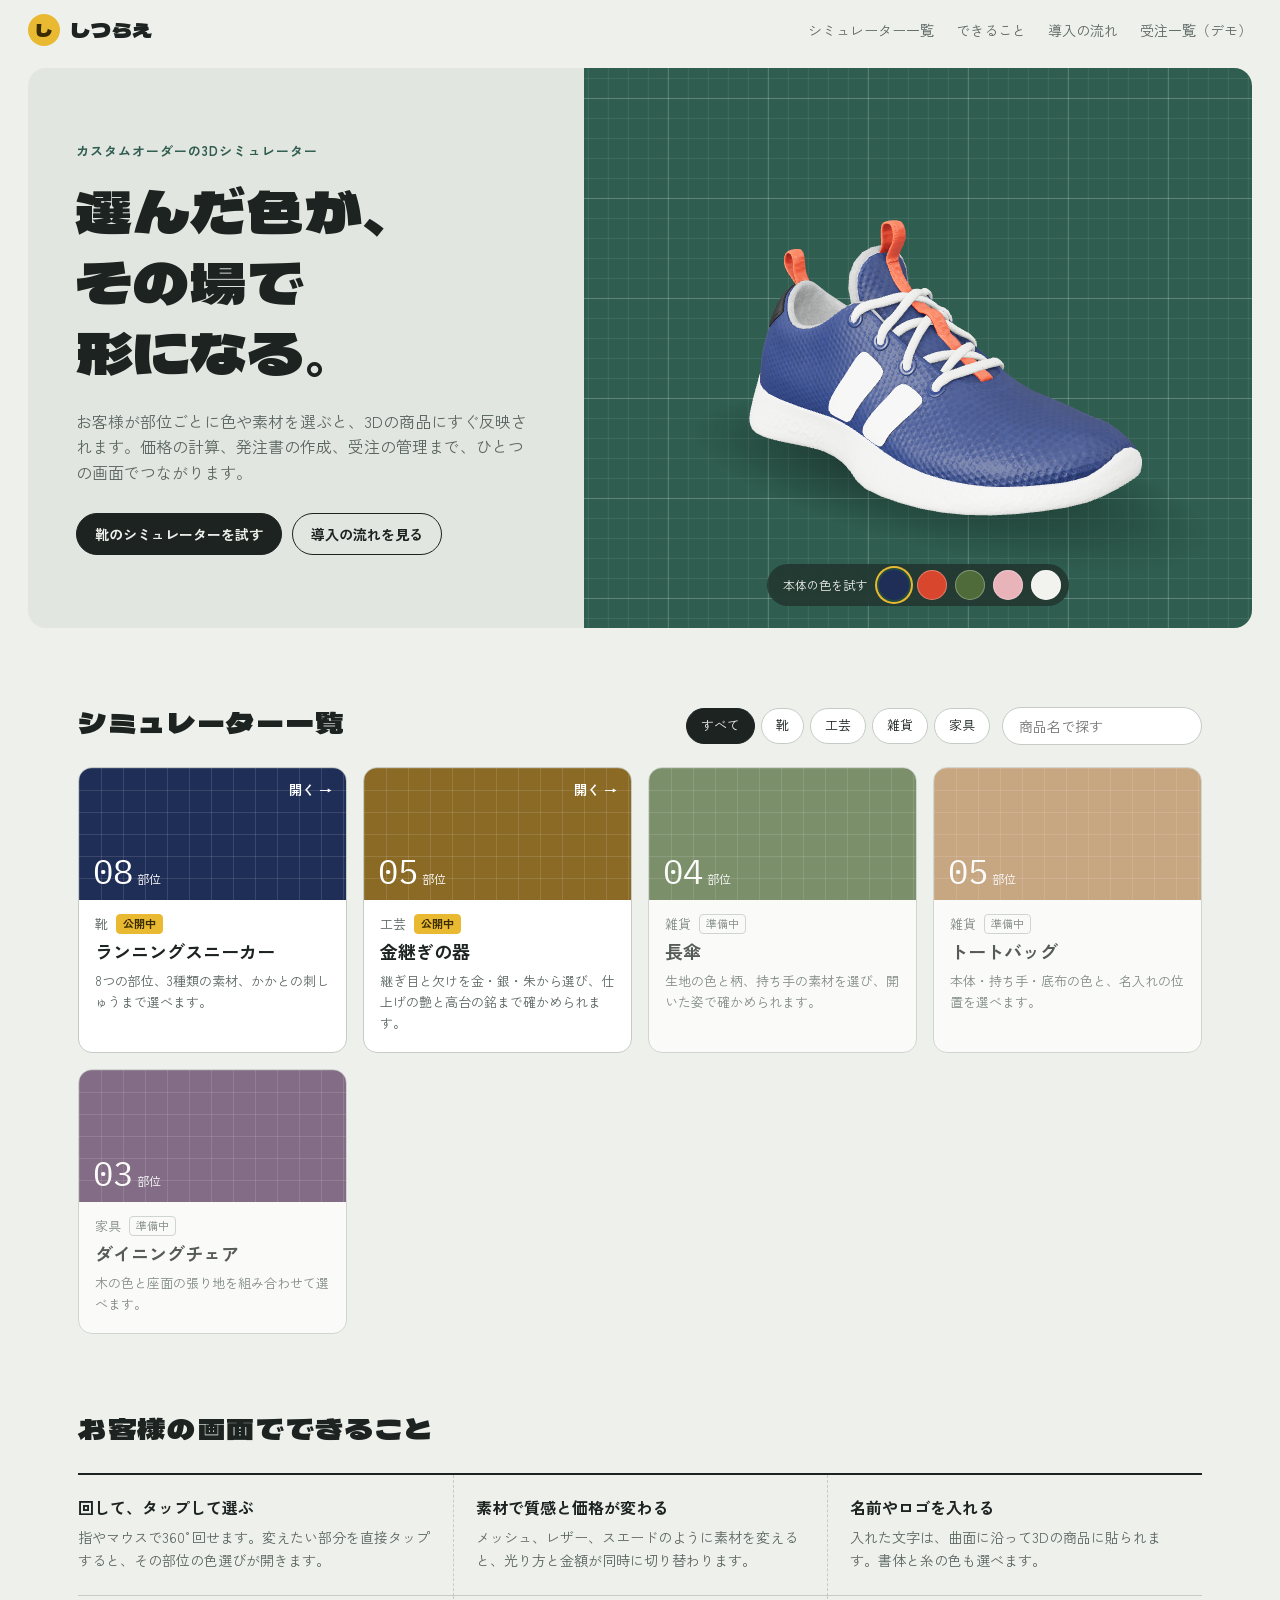
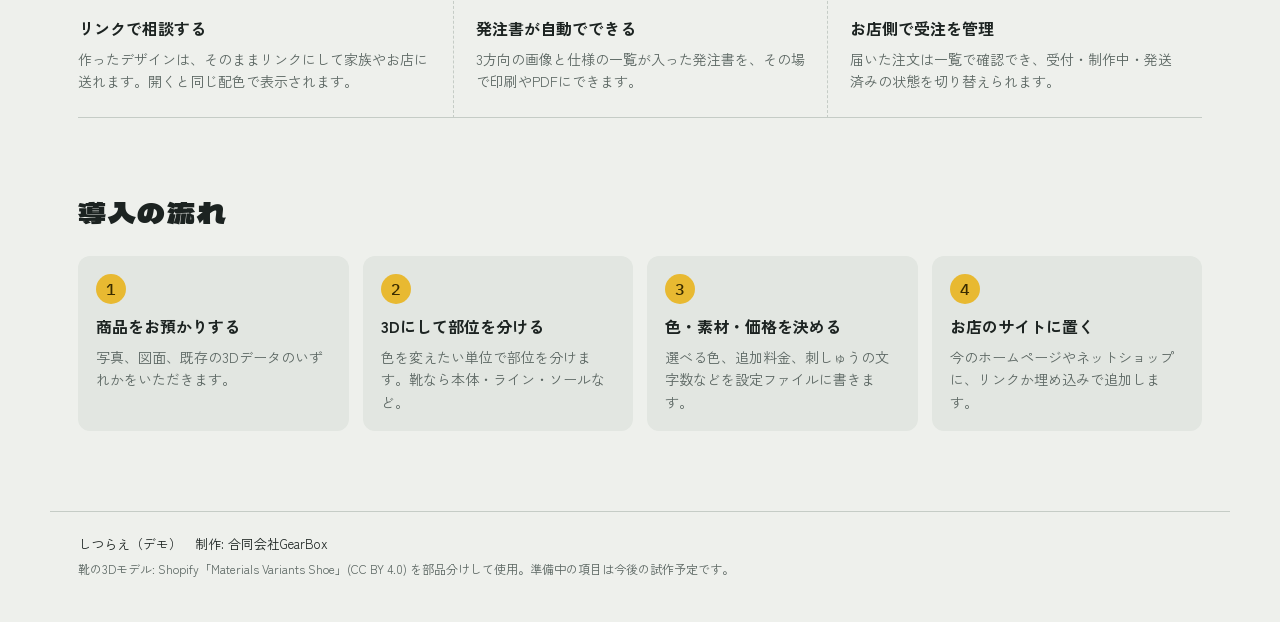
==== index.html @ 5c1928ea "しつらえ：カスタムオーダー3Dシミュレーターのデモ（靴・金継ぎの器）を公開" ====
<!doctype html>
<html lang="ja">
<head>
<meta charset="utf-8">
<meta name="viewport" content="width=device-width, initial-scale=1">
<title>しつらえ｜カスタムオーダーの3Dシミュレーター</title>
<meta name="description" content="色や素材を選ぶと、その場で3Dに反映。価格の計算から発注書まで出せる、カスタムオーダー用のシミュレーターです。">
<link rel="preconnect" href="https://fonts.googleapis.com">
<link rel="preconnect" href="https://fonts.gstatic.com" crossorigin>
<link href="https://fonts.googleapis.com/css2?family=Dela+Gothic+One&family=IBM+Plex+Mono:wght@400;500&family=Zen+Kaku+Gothic+New:wght@400;500;700&display=swap" rel="stylesheet">
<link rel="stylesheet" href="css/base.css">
<link rel="stylesheet" href="css/top.css">
<script type="importmap">{"imports":{"three":"./vendor/three/three.module.js","three/addons/":"./vendor/three/addons/"}}</script>
</head>
<body>
<header class="tbar">
  <a class="brand" href="index.html"><span class="brand-mark">し</span>しつらえ</a>
  <nav class="tnav" aria-label="ページ内">
    <a href="#gallery">シミュレーター一覧</a>
    <a href="#features">できること</a>
    <a href="#flow">導入の流れ</a>
    <a href="admin.html">受注一覧（デモ）</a>
  </nav>
</header>

<main>
  <section class="hero">
    <div class="hero-copy">
      <p class="eyebrow">カスタムオーダーの3Dシミュレーター</p>
      <h1>選んだ色が、<br>その場で<span class="nowrap">形になる。</span></h1>
      <p class="lead">お客様が部位ごとに色や素材を選ぶと、3Dの商品にすぐ反映されます。価格の計算、発注書の作成、受注の管理まで、ひとつの画面でつながります。</p>
      <div class="hero-cta">
        <a class="btn primary" href="simulator.html?p=shoe">靴のシミュレーターを試す</a>
        <a class="btn ghost" href="#flow">導入の流れを見る</a>
      </div>
    </div>
    <figure class="hero-stage" id="heroStage">
      <div class="hero-loading" id="heroLoading">3Dモデルを読み込んでいます</div>
      <figcaption class="hero-swatches" role="group" aria-label="本体の色を試す">
        <span>本体の色を試す</span>
        <button type="button" data-hex="#1f2e57" aria-label="紺" style="--c:#1f2e57" aria-pressed="true"></button>
        <button type="button" data-hex="#d8462e" aria-label="朱" style="--c:#d8462e"></button>
        <button type="button" data-hex="#4f6b3a" aria-label="苔" style="--c:#4f6b3a"></button>
        <button type="button" data-hex="#e9b3ba" aria-label="桜" style="--c:#e9b3ba"></button>
        <button type="button" data-hex="#f2f2ee" aria-label="雪" style="--c:#f2f2ee"></button>
      </figcaption>
    </figure>
  </section>

  <section class="gallery" id="gallery">
    <div class="sec-head">
      <h2>シミュレーター一覧</h2>
      <div class="filters">
        <div class="cats" role="group" aria-label="分類で絞り込む" id="cats"></div>
        <input type="search" id="q" placeholder="商品名で探す" aria-label="商品名で探す">
      </div>
    </div>
    <div class="cards" id="cards"></div>
    <p class="empty" id="empty" hidden>条件に合うシミュレーターがありません。分類を「すべて」に戻すか、別の言葉で探してください。</p>
  </section>

  <section class="features" id="features">
    <h2>お客様の画面でできること</h2>
    <ul class="feat-list">
      <li><h3>回して、タップして選ぶ</h3><p>指やマウスで360°回せます。変えたい部分を直接タップすると、その部位の色選びが開きます。</p></li>
      <li><h3>素材で質感と価格が変わる</h3><p>メッシュ、レザー、スエードのように素材を変えると、光り方と金額が同時に切り替わります。</p></li>
      <li><h3>名前やロゴを入れる</h3><p>入れた文字は、曲面に沿って3Dの商品に貼られます。書体と糸の色も選べます。</p></li>
      <li><h3>リンクで相談する</h3><p>作ったデザインは、そのままリンクにして家族やお店に送れます。開くと同じ配色で表示されます。</p></li>
      <li><h3>発注書が自動でできる</h3><p>3方向の画像と仕様の一覧が入った発注書を、その場で印刷やPDFにできます。</p></li>
      <li><h3>お店側で受注を管理</h3><p>届いた注文は一覧で確認でき、受付・制作中・発送済みの状態を切り替えられます。</p></li>
    </ul>
  </section>

  <section class="flow" id="flow">
    <h2>導入の流れ</h2>
    <ol class="flow-list">
      <li><h3>商品をお預かりする</h3><p>写真、図面、既存の3Dデータのいずれかをいただきます。</p></li>
      <li><h3>3Dにして部位を分ける</h3><p>色を変えたい単位で部位を分けます。靴なら本体・ライン・ソールなど。</p></li>
      <li><h3>色・素材・価格を決める</h3><p>選べる色、追加料金、刺しゅうの文字数などを設定ファイルに書きます。</p></li>
      <li><h3>お店のサイトに置く</h3><p>今のホームページやネットショップに、リンクか埋め込みで追加します。</p></li>
    </ol>
  </section>
</main>

<footer class="tfoot">
  <p>しつらえ（デモ）　制作: 合同会社GearBox</p>
  <p class="note">靴の3Dモデル: Shopify「Materials Variants Shoe」(CC BY 4.0) を部品分けして使用。準備中の項目は今後の試作予定です。</p>
</footer>

<script type="module">
import { Viewer } from './js/viewer.js';

const ITEMS = [
  { id: 'shoe', name: 'ランニングスニーカー', cat: '靴', status: 'open', parts: 8, desc: '8つの部位、3種類の素材、かかとの刺しゅうまで選べます。', tone: '#1f2e57' },
  { id: 'kintsugi', name: '金継ぎの器', cat: '工芸', status: 'open', parts: 5, desc: '継ぎ目と欠けを金・銀・朱から選び、仕上げの艶と高台の銘まで確かめられます。', tone: '#8a6a24' },
  { id: 'umbrella', name: '長傘', cat: '雑貨', status: 'soon', parts: 4, desc: '生地の色と柄、持ち手の素材を選び、開いた姿で確かめられます。', tone: '#4f6b3a' },
  { id: 'tote', name: 'トートバッグ', cat: '雑貨', status: 'soon', parts: 5, desc: '本体・持ち手・底布の色と、名入れの位置を選べます。', tone: '#b98a5a' },
  { id: 'chair', name: 'ダイニングチェア', cat: '家具', status: 'soon', parts: 3, desc: '木の色と座面の張り地を組み合わせて選べます。', tone: '#5b3a5e' },
];
const CATS = ['すべて', ...new Set(ITEMS.map(i => i.cat))];
let cat = 'すべて';
const $ = id => document.getElementById(id);
const esc = s => String(s).replace(/[&<>"']/g, c => ({ '&': '&amp;', '<': '&lt;', '>': '&gt;', '"': '&quot;', "'": '&#39;' }[c]));

function renderCats() {
  $('cats').innerHTML = CATS.map(c => `<button type="button" aria-pressed="${c === cat}">${esc(c)}</button>`).join('');
  $('cats').querySelectorAll('button').forEach(b => b.addEventListener('click', () => { cat = b.textContent; renderCats(); renderCards(); }));
}
function renderCards() {
  const q = $('q').value.trim();
  const list = ITEMS.filter(i => (cat === 'すべて' || i.cat === cat) && (!q || i.name.includes(q) || i.cat.includes(q)));
  $('empty').hidden = list.length > 0;
  $('cards').innerHTML = list.map(i => {
    const open = i.status === 'open';
    const tag = open ? '<span class="tag open">公開中</span>' : '<span class="tag">準備中</span>';
    const inner = `
      <div class="card-swatch" style="--tone:${i.tone}"><span class="mono">${String(i.parts).padStart(2, '0')}<small>部位</small></span></div>
      <div class="card-body">
        <p class="card-cat">${esc(i.cat)} ${tag}</p>
        <h3>${esc(i.name)}</h3>
        <p>${esc(i.desc)}</p>
      </div>`;
    return open
      ? `<a class="card" href="simulator.html?p=${i.id}">${inner}<span class="card-go">開く →</span></a>`
      : `<div class="card soon" aria-disabled="true">${inner}</div>`;
  }).join('');
}
$('q').addEventListener('input', renderCards);
renderCats(); renderCards();

// ヒーローの3D（色を少しだけ試せる）
(async () => {
  try {
    const P = await (await fetch('products/shoe.json')).json();
    const v = new Viewer($('heroStage'), P);
    await v.init();
    v.controls.enableZoom = false;
    v.camera.position.set(2.4, 0.9, 2.6);
    const pal = id => P.palettes[P.parts.find(p => p.id === id).palette];
    P.parts.forEach(pt => {
      const c = pal(pt.id).find(c => c.id === pt.default);
      v.setPart(pt.index, c.hex, pt.materials ? P.materials.mesh : null);
    });
    v.setAutoRotate(!matchMedia('(prefers-reduced-motion: reduce)').matches);
    v.controls.autoRotate = v.autoRotateAllowed;
    $('heroLoading').hidden = true;
    document.querySelectorAll('.hero-swatches button').forEach(b => b.addEventListener('click', () => {
      v.setPart(0, b.dataset.hex);
      document.querySelectorAll('.hero-swatches button').forEach(x => x.setAttribute('aria-pressed', x === b));
    }));
  } catch (e) {
    console.error(e);
    $('heroLoading').textContent = '3Dを表示できませんでした。シミュレーターのページで改めてお試しください。';
  }
  document.body.dataset.ready = '1';
})();
</script>
</body>
</html>
---- css/base.css ----
/* しつらえ 共通の見た目 */
:root {
  --mat: #2f5d50;          /* 裁断マットの緑 */
  --mat-deep: #244a40;
  --mat-line: rgba(232, 242, 236, 0.09);
  --mat-line-strong: rgba(232, 242, 236, 0.18);
  --paper: #eef0ec;        /* 伝票の紙（青みのある白） */
  --paper-2: #e2e6e1;
  --ink: #1c2321;
  --muted: #5b6662;
  --rule: #c5ccc6;
  --chalk: #e8b931;        /* チャコ（仕立て用のしるし）の黄 */
  --chalk-ink: #3a2c00;
  --danger: #b3261e;
  --radius: 10px;
  --font-body: 'Zen Kaku Gothic New', system-ui, sans-serif;
  --font-display: 'Dela Gothic One', 'Zen Kaku Gothic New', sans-serif;
  --font-mono: 'IBM Plex Mono', ui-monospace, monospace;
  color-scheme: light;
}

* { box-sizing: border-box; }
[hidden] { display: none !important; }
html, body { margin: 0; }
body {
  font-family: var(--font-body);
  color: var(--ink);
  background: var(--paper);
  line-height: 1.6;
  -webkit-font-smoothing: antialiased;
}
button, input, select { font: inherit; color: inherit; }
a { color: inherit; }
.mono { font-family: var(--font-mono); font-feature-settings: "tnum"; }

:focus-visible { outline: 3px solid var(--chalk); outline-offset: 2px; border-radius: 6px; }

.btn {
  display: inline-flex; align-items: center; justify-content: center; gap: .4em;
  min-height: 42px; padding: 0 18px; border-radius: 999px;
  border: 1.5px solid var(--ink); background: transparent; cursor: pointer;
  font-weight: 700; font-size: 14px; text-decoration: none; white-space: nowrap;
  transition: background .15s, color .15s;
}
.btn.ghost:hover { background: var(--ink); color: var(--paper); }
.btn.primary { background: var(--ink); color: var(--paper); }
.btn.primary:hover { background: var(--mat); border-color: var(--mat); }
.btn.wide { width: 100%; min-height: 50px; font-size: 16px; }
.link { background: none; border: 0; padding: 4px 0; cursor: pointer; text-decoration: underline; text-underline-offset: 3px; color: var(--muted); font-size: 13px; }
.link:hover { color: var(--ink); }

.brand { display: inline-flex; align-items: center; gap: 10px; text-decoration: none; font-family: var(--font-display); font-size: 20px; letter-spacing: .04em; }
.brand-mark {
  display: grid; place-items: center; width: 32px; height: 32px; border-radius: 50%;
  background: var(--chalk); color: var(--chalk-ink); font-size: 17px;
}

.note { font-size: 12px; color: var(--muted); margin: 6px 0 0; }
.err { color: var(--danger); font-size: 13px; font-weight: 700; margin: 8px 0 0; min-height: 1em; }

.toast {
  position: fixed; left: 50%; bottom: 24px; transform: translate(-50%, 20px);
  background: var(--ink); color: var(--paper); padding: 10px 18px; border-radius: 999px;
  font-size: 14px; opacity: 0; pointer-events: none; transition: .25s; z-index: 50;
}
.toast.show { opacity: 1; transform: translate(-50%, 0); }

@media (prefers-reduced-motion: reduce) {
  * { transition: none !important; animation: none !important; scroll-behavior: auto !important; }
}
---- css/top.css ----
.tbar { display: flex; align-items: center; justify-content: space-between; gap: 20px; padding: 14px 28px; }
.tnav { display: flex; gap: 22px; font-size: 14px; }
.tnav a { text-decoration: none; color: var(--muted); }
.tnav a:hover { color: var(--ink); }

.hero {
  display: grid; grid-template-columns: minmax(0, 5fr) minmax(0, 6fr); gap: 0;
  margin: 8px 28px 0; border-radius: 18px; overflow: hidden; background: var(--paper-2);
  min-height: 560px;
}
.hero-copy { padding: 56px 48px; display: flex; flex-direction: column; justify-content: center; }
.eyebrow { margin: 0 0 14px; font-size: 13px; font-weight: 700; color: var(--mat); letter-spacing: .08em; }
.hero h1 {
  margin: 0; font-family: var(--font-display); font-weight: 400;
  font-size: clamp(34px, 4.4vw, 60px); line-height: 1.25; letter-spacing: .02em;
}
.nowrap { white-space: nowrap; }
.lead { font-size: 16px; color: var(--muted); max-width: 30em; margin: 22px 0 28px; }
.hero-cta { display: flex; gap: 10px; flex-wrap: wrap; }

.hero-stage {
  position: relative; margin: 0; min-height: 420px;
  background-color: var(--mat);
  background-image:
    linear-gradient(var(--mat-line-strong) 1px, transparent 1px),
    linear-gradient(90deg, var(--mat-line-strong) 1px, transparent 1px),
    linear-gradient(var(--mat-line) 1px, transparent 1px),
    linear-gradient(90deg, var(--mat-line) 1px, transparent 1px);
  background-size: 100px 100px, 100px 100px, 20px 20px, 20px 20px;
  background-position: center;
}
.hero-stage canvas { position: absolute; inset: 0; width: 100%; height: 100%; display: block; cursor: grab; touch-action: pan-y; }
.hero-loading { position: absolute; inset: 0; display: grid; place-items: center; color: var(--paper); font-weight: 700; padding: 20px; text-align: center; }
.hero-swatches {
  position: absolute; left: 50%; bottom: 22px; transform: translateX(-50%);
  display: flex; align-items: center; gap: 8px; padding: 6px 8px 6px 16px;
  background: rgba(28, 35, 33, .6); backdrop-filter: blur(6px); border-radius: 999px; color: var(--paper); font-size: 12px;
  white-space: nowrap;
}
.hero-swatches span { margin-right: 4px; }
.hero-swatches button {
  width: 30px; height: 30px; border-radius: 50%; border: 0; background: var(--c); cursor: pointer;
  box-shadow: inset 0 0 0 1px rgba(255,255,255,.3);
}
.hero-swatches button[aria-pressed="true"] { box-shadow: 0 0 0 2px var(--mat-deep), 0 0 0 4px var(--chalk); }

.gallery, .features, .flow { max-width: 1180px; margin: 0 auto; padding: 72px 28px 0; }
.sec-head { display: flex; justify-content: space-between; align-items: end; gap: 20px; flex-wrap: wrap; margin-bottom: 22px; }
h2 { font-family: var(--font-display); font-weight: 400; font-size: 28px; letter-spacing: .06em; margin: 0 0 22px; }
.sec-head h2 { margin: 0; }
.filters { display: flex; gap: 12px; align-items: center; flex-wrap: wrap; }
.cats { display: flex; gap: 6px; flex-wrap: wrap; }
.cats button {
  border: 1px solid var(--rule); background: #fff; border-radius: 999px; padding: 6px 14px; cursor: pointer; font-size: 13px; min-height: 36px;
}
.cats button[aria-pressed="true"] { background: var(--ink); color: var(--paper); border-color: var(--ink); }
.filters input { min-height: 38px; border-radius: 999px; border: 1px solid var(--rule); padding: 0 16px; background: #fff; width: 200px; font-size: 14px; }

.cards { display: grid; grid-template-columns: repeat(auto-fill, minmax(250px, 1fr)); gap: 16px; }
.card {
  position: relative; display: flex; flex-direction: column; text-decoration: none; background: #fff;
  border: 1px solid var(--rule); border-radius: 14px; overflow: hidden; transition: transform .2s, box-shadow .2s;
}
a.card:hover { transform: translateY(-3px); box-shadow: 0 14px 30px rgba(28,35,33,.12); }
.card.soon { opacity: .72; }
.card-swatch {
  height: 132px; background: var(--tone);
  background-image: linear-gradient(rgba(255,255,255,.12) 1px, transparent 1px), linear-gradient(90deg, rgba(255,255,255,.12) 1px, transparent 1px);
  background-size: 22px 22px; display: flex; align-items: end; padding: 12px 14px; color: #fff;
}
.card-swatch span { font-size: 34px; line-height: 1; }
.card-swatch small { font-size: 12px; margin-left: 4px; font-family: var(--font-body); }
.card-body { padding: 14px 16px 18px; }
.card-body h3 { margin: 2px 0 6px; font-size: 18px; }
.card-body p { margin: 0; font-size: 13px; color: var(--muted); }
.card-cat { display: flex; align-items: center; gap: 8px; }
.tag { font-size: 11px; border: 1px solid var(--rule); border-radius: 4px; padding: 0 6px; }
.tag.open { background: var(--chalk); color: var(--chalk-ink); border-color: var(--chalk); font-weight: 700; }
.card-go { position: absolute; top: 12px; right: 14px; color: #fff; font-size: 13px; font-weight: 700; }
.empty { color: var(--muted); }

.feat-list { list-style: none; margin: 0; padding: 0; display: grid; grid-template-columns: repeat(3, 1fr); gap: 0; border-top: 2px solid var(--ink); }
.feat-list li { padding: 20px 22px 24px 0; border-bottom: 1px solid var(--rule); }
.feat-list li:not(:nth-child(3n+1)) { padding-left: 22px; border-left: 1px dashed var(--rule); }
.feat-list h3, .flow-list h3 { margin: 0 0 6px; font-size: 16px; }
.feat-list p, .flow-list p { margin: 0; font-size: 14px; color: var(--muted); }

.flow-list { list-style: none; margin: 0; padding: 0; display: grid; grid-template-columns: repeat(4, 1fr); gap: 14px; counter-reset: step; }
.flow-list li { position: relative; padding: 18px; background: var(--paper-2); border-radius: 12px; }
.flow-list li::before {
  counter-increment: step; content: counter(step);
  display: grid; place-items: center; width: 30px; height: 30px; border-radius: 50%;
  background: var(--chalk); color: var(--chalk-ink); font-family: var(--font-mono); font-weight: 500; margin-bottom: 10px;
}

.tfoot { max-width: 1180px; margin: 80px auto 0; padding: 22px 28px 40px; border-top: 1px solid var(--rule); font-size: 13px; }
.tfoot p { margin: 0 0 4px; }

@media (max-width: 900px) {
  .tbar { padding: 12px 16px; }
  .tnav { display: none; }
  .hero { grid-template-columns: 1fr; margin: 0 16px; min-height: 0; }
  .hero-copy { padding: 32px 22px 28px; }
  .hero-stage { min-height: 340px; order: -1; }
  .gallery, .features, .flow { padding: 52px 16px 0; }
  .filters input { width: 100%; }
  .filters { width: 100%; }
  .feat-list { grid-template-columns: 1fr; }
  .feat-list li, .feat-list li:not(:nth-child(3n+1)) { padding: 16px 0; border-left: 0; }
  .flow-list { grid-template-columns: 1fr 1fr; }
  .tfoot { padding: 22px 16px 40px; }
}
@media (max-width: 480px) {
  .flow-list { grid-template-columns: 1fr; }
  .hero-swatches span { display: none; }
}
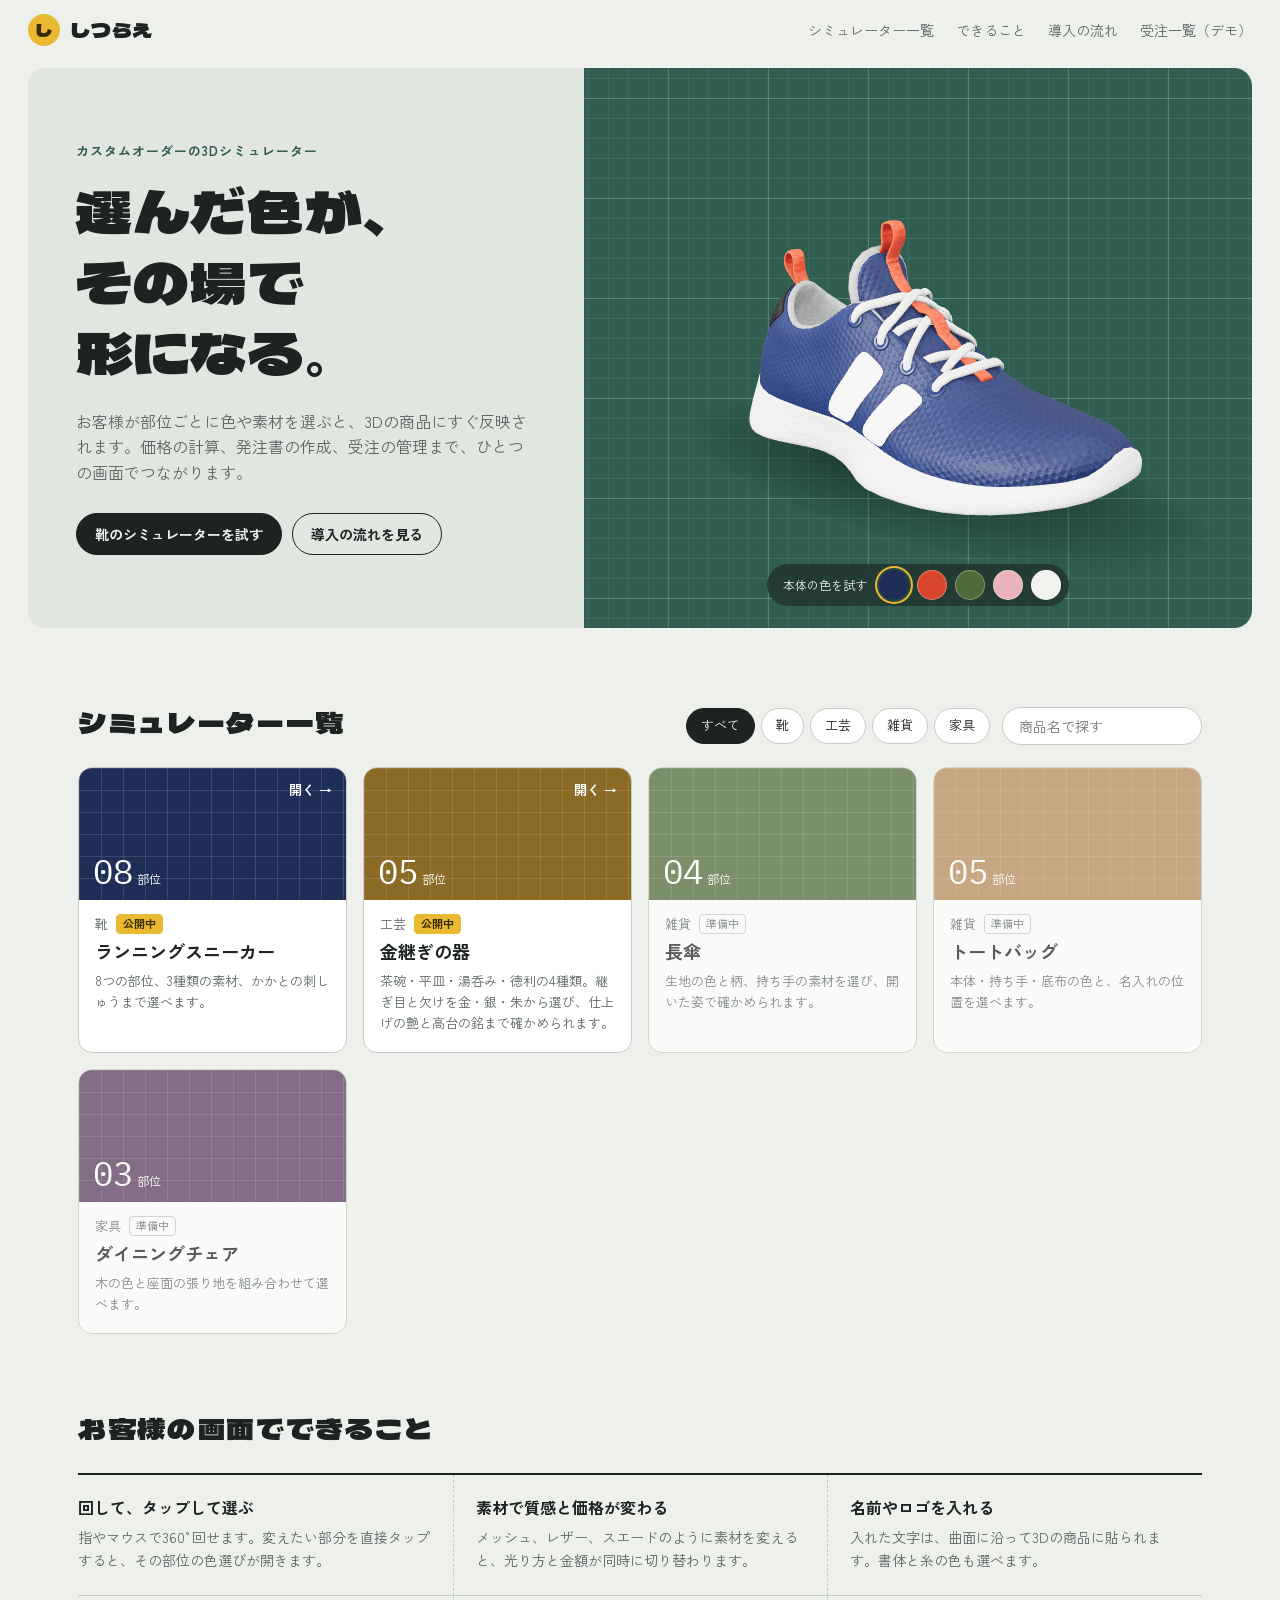
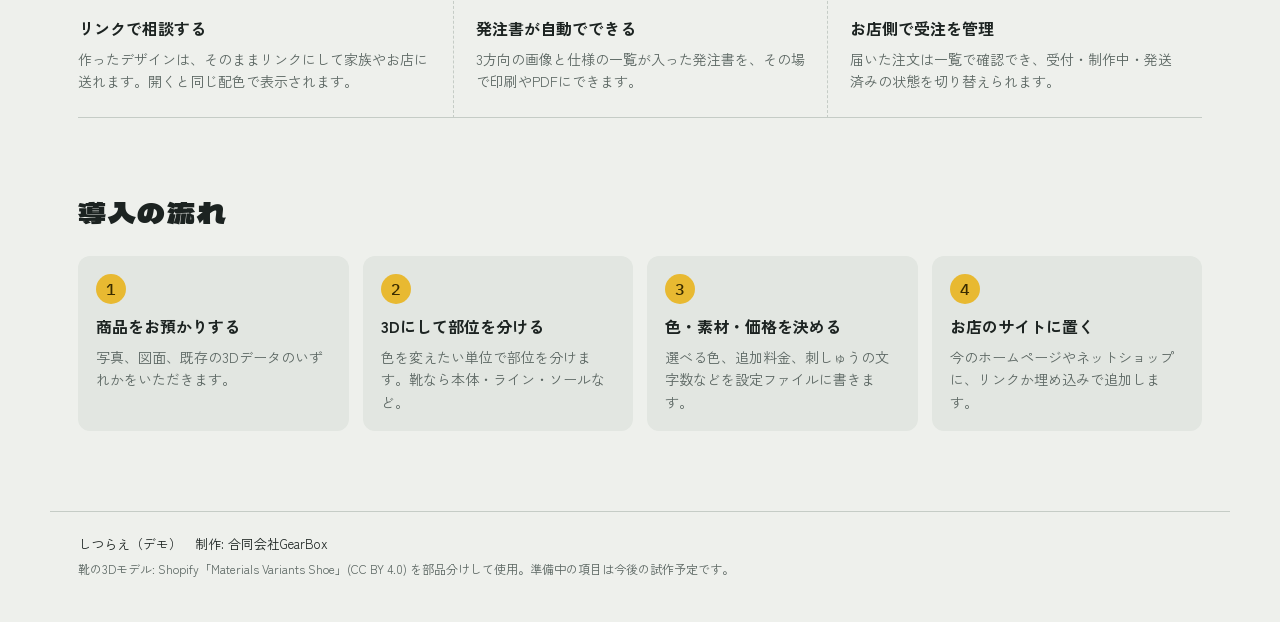
==== commit 5338a130: "金継ぎ：器の種類（茶碗・平皿・湯呑み・徳利）を切り替えられるようにした" ====
--- a/index.html
+++ b/index.html
@@ -1,159 +1,159 @@
-<!doctype html>
-<html lang="ja">
-<head>
-<meta charset="utf-8">
-<meta name="viewport" content="width=device-width, initial-scale=1">
-<title>しつらえ｜カスタムオーダーの3Dシミュレーター</title>
-<meta name="description" content="色や素材を選ぶと、その場で3Dに反映。価格の計算から発注書まで出せる、カスタムオーダー用のシミュレーターです。">
-<link rel="preconnect" href="https://fonts.googleapis.com">
-<link rel="preconnect" href="https://fonts.gstatic.com" crossorigin>
-<link href="https://fonts.googleapis.com/css2?family=Dela+Gothic+One&family=IBM+Plex+Mono:wght@400;500&family=Zen+Kaku+Gothic+New:wght@400;500;700&display=swap" rel="stylesheet">
-<link rel="stylesheet" href="css/base.css">
-<link rel="stylesheet" href="css/top.css">
-<script type="importmap">{"imports":{"three":"./vendor/three/three.module.js","three/addons/":"./vendor/three/addons/"}}</script>
-</head>
-<body>
-<header class="tbar">
-  <a class="brand" href="index.html"><span class="brand-mark">し</span>しつらえ</a>
-  <nav class="tnav" aria-label="ページ内">
-    <a href="#gallery">シミュレーター一覧</a>
-    <a href="#features">できること</a>
-    <a href="#flow">導入の流れ</a>
-    <a href="admin.html">受注一覧（デモ）</a>
-  </nav>
-</header>
-
-<main>
-  <section class="hero">
-    <div class="hero-copy">
-      <p class="eyebrow">カスタムオーダーの3Dシミュレーター</p>
-      <h1>選んだ色が、<br>その場で<span class="nowrap">形になる。</span></h1>
-      <p class="lead">お客様が部位ごとに色や素材を選ぶと、3Dの商品にすぐ反映されます。価格の計算、発注書の作成、受注の管理まで、ひとつの画面でつながります。</p>
-      <div class="hero-cta">
-        <a class="btn primary" href="simulator.html?p=shoe">靴のシミュレーターを試す</a>
-        <a class="btn ghost" href="#flow">導入の流れを見る</a>
-      </div>
-    </div>
-    <figure class="hero-stage" id="heroStage">
-      <div class="hero-loading" id="heroLoading">3Dモデルを読み込んでいます</div>
-      <figcaption class="hero-swatches" role="group" aria-label="本体の色を試す">
-        <span>本体の色を試す</span>
-        <button type="button" data-hex="#1f2e57" aria-label="紺" style="--c:#1f2e57" aria-pressed="true"></button>
-        <button type="button" data-hex="#d8462e" aria-label="朱" style="--c:#d8462e"></button>
-        <button type="button" data-hex="#4f6b3a" aria-label="苔" style="--c:#4f6b3a"></button>
-        <button type="button" data-hex="#e9b3ba" aria-label="桜" style="--c:#e9b3ba"></button>
-        <button type="button" data-hex="#f2f2ee" aria-label="雪" style="--c:#f2f2ee"></button>
-      </figcaption>
-    </figure>
-  </section>
-
-  <section class="gallery" id="gallery">
-    <div class="sec-head">
-      <h2>シミュレーター一覧</h2>
-      <div class="filters">
-        <div class="cats" role="group" aria-label="分類で絞り込む" id="cats"></div>
-        <input type="search" id="q" placeholder="商品名で探す" aria-label="商品名で探す">
-      </div>
-    </div>
-    <div class="cards" id="cards"></div>
-    <p class="empty" id="empty" hidden>条件に合うシミュレーターがありません。分類を「すべて」に戻すか、別の言葉で探してください。</p>
-  </section>
-
-  <section class="features" id="features">
-    <h2>お客様の画面でできること</h2>
-    <ul class="feat-list">
-      <li><h3>回して、タップして選ぶ</h3><p>指やマウスで360°回せます。変えたい部分を直接タップすると、その部位の色選びが開きます。</p></li>
-      <li><h3>素材で質感と価格が変わる</h3><p>メッシュ、レザー、スエードのように素材を変えると、光り方と金額が同時に切り替わります。</p></li>
-      <li><h3>名前やロゴを入れる</h3><p>入れた文字は、曲面に沿って3Dの商品に貼られます。書体と糸の色も選べます。</p></li>
-      <li><h3>リンクで相談する</h3><p>作ったデザインは、そのままリンクにして家族やお店に送れます。開くと同じ配色で表示されます。</p></li>
-      <li><h3>発注書が自動でできる</h3><p>3方向の画像と仕様の一覧が入った発注書を、その場で印刷やPDFにできます。</p></li>
-      <li><h3>お店側で受注を管理</h3><p>届いた注文は一覧で確認でき、受付・制作中・発送済みの状態を切り替えられます。</p></li>
-    </ul>
-  </section>
-
-  <section class="flow" id="flow">
-    <h2>導入の流れ</h2>
-    <ol class="flow-list">
-      <li><h3>商品をお預かりする</h3><p>写真、図面、既存の3Dデータのいずれかをいただきます。</p></li>
-      <li><h3>3Dにして部位を分ける</h3><p>色を変えたい単位で部位を分けます。靴なら本体・ライン・ソールなど。</p></li>
-      <li><h3>色・素材・価格を決める</h3><p>選べる色、追加料金、刺しゅうの文字数などを設定ファイルに書きます。</p></li>
-      <li><h3>お店のサイトに置く</h3><p>今のホームページやネットショップに、リンクか埋め込みで追加します。</p></li>
-    </ol>
-  </section>
-</main>
-
-<footer class="tfoot">
-  <p>しつらえ（デモ）　制作: 合同会社GearBox</p>
-  <p class="note">靴の3Dモデル: Shopify「Materials Variants Shoe」(CC BY 4.0) を部品分けして使用。準備中の項目は今後の試作予定です。</p>
-</footer>
-
-<script type="module">
-import { Viewer } from './js/viewer.js';
-
-const ITEMS = [
-  { id: 'shoe', name: 'ランニングスニーカー', cat: '靴', status: 'open', parts: 8, desc: '8つの部位、3種類の素材、かかとの刺しゅうまで選べます。', tone: '#1f2e57' },
-  { id: 'kintsugi', name: '金継ぎの器', cat: '工芸', status: 'open', parts: 5, desc: '継ぎ目と欠けを金・銀・朱から選び、仕上げの艶と高台の銘まで確かめられます。', tone: '#8a6a24' },
-  { id: 'umbrella', name: '長傘', cat: '雑貨', status: 'soon', parts: 4, desc: '生地の色と柄、持ち手の素材を選び、開いた姿で確かめられます。', tone: '#4f6b3a' },
-  { id: 'tote', name: 'トートバッグ', cat: '雑貨', status: 'soon', parts: 5, desc: '本体・持ち手・底布の色と、名入れの位置を選べます。', tone: '#b98a5a' },
-  { id: 'chair', name: 'ダイニングチェア', cat: '家具', status: 'soon', parts: 3, desc: '木の色と座面の張り地を組み合わせて選べます。', tone: '#5b3a5e' },
-];
-const CATS = ['すべて', ...new Set(ITEMS.map(i => i.cat))];
-let cat = 'すべて';
-const $ = id => document.getElementById(id);
-const esc = s => String(s).replace(/[&<>"']/g, c => ({ '&': '&amp;', '<': '&lt;', '>': '&gt;', '"': '&quot;', "'": '&#39;' }[c]));
-
-function renderCats() {
-  $('cats').innerHTML = CATS.map(c => `<button type="button" aria-pressed="${c === cat}">${esc(c)}</button>`).join('');
-  $('cats').querySelectorAll('button').forEach(b => b.addEventListener('click', () => { cat = b.textContent; renderCats(); renderCards(); }));
-}
-function renderCards() {
-  const q = $('q').value.trim();
-  const list = ITEMS.filter(i => (cat === 'すべて' || i.cat === cat) && (!q || i.name.includes(q) || i.cat.includes(q)));
-  $('empty').hidden = list.length > 0;
-  $('cards').innerHTML = list.map(i => {
-    const open = i.status === 'open';
-    const tag = open ? '<span class="tag open">公開中</span>' : '<span class="tag">準備中</span>';
-    const inner = `
-      <div class="card-swatch" style="--tone:${i.tone}"><span class="mono">${String(i.parts).padStart(2, '0')}<small>部位</small></span></div>
-      <div class="card-body">
-        <p class="card-cat">${esc(i.cat)} ${tag}</p>
-        <h3>${esc(i.name)}</h3>
-        <p>${esc(i.desc)}</p>
-      </div>`;
-    return open
-      ? `<a class="card" href="simulator.html?p=${i.id}">${inner}<span class="card-go">開く →</span></a>`
-      : `<div class="card soon" aria-disabled="true">${inner}</div>`;
-  }).join('');
-}
-$('q').addEventListener('input', renderCards);
-renderCats(); renderCards();
-
-// ヒーローの3D（色を少しだけ試せる）
-(async () => {
-  try {
-    const P = await (await fetch('products/shoe.json')).json();
-    const v = new Viewer($('heroStage'), P);
-    await v.init();
-    v.controls.enableZoom = false;
-    v.camera.position.set(2.4, 0.9, 2.6);
-    const pal = id => P.palettes[P.parts.find(p => p.id === id).palette];
-    P.parts.forEach(pt => {
-      const c = pal(pt.id).find(c => c.id === pt.default);
-      v.setPart(pt.index, c.hex, pt.materials ? P.materials.mesh : null);
-    });
-    v.setAutoRotate(!matchMedia('(prefers-reduced-motion: reduce)').matches);
-    v.controls.autoRotate = v.autoRotateAllowed;
-    $('heroLoading').hidden = true;
-    document.querySelectorAll('.hero-swatches button').forEach(b => b.addEventListener('click', () => {
-      v.setPart(0, b.dataset.hex);
-      document.querySelectorAll('.hero-swatches button').forEach(x => x.setAttribute('aria-pressed', x === b));
-    }));
-  } catch (e) {
-    console.error(e);
-    $('heroLoading').textContent = '3Dを表示できませんでした。シミュレーターのページで改めてお試しください。';
-  }
-  document.body.dataset.ready = '1';
-})();
-</script>
-</body>
-</html>
+<!doctype html>
+<html lang="ja">
+<head>
+<meta charset="utf-8">
+<meta name="viewport" content="width=device-width, initial-scale=1">
+<title>しつらえ｜カスタムオーダーの3Dシミュレーター</title>
+<meta name="description" content="色や素材を選ぶと、その場で3Dに反映。価格の計算から発注書まで出せる、カスタムオーダー用のシミュレーターです。">
+<link rel="preconnect" href="https://fonts.googleapis.com">
+<link rel="preconnect" href="https://fonts.gstatic.com" crossorigin>
+<link href="https://fonts.googleapis.com/css2?family=Dela+Gothic+One&family=IBM+Plex+Mono:wght@400;500&family=Zen+Kaku+Gothic+New:wght@400;500;700&display=swap" rel="stylesheet">
+<link rel="stylesheet" href="css/base.css">
+<link rel="stylesheet" href="css/top.css">
+<script type="importmap">{"imports":{"three":"./vendor/three/three.module.js","three/addons/":"./vendor/three/addons/"}}</script>
+</head>
+<body>
+<header class="tbar">
+  <a class="brand" href="index.html"><span class="brand-mark">し</span>しつらえ</a>
+  <nav class="tnav" aria-label="ページ内">
+    <a href="#gallery">シミュレーター一覧</a>
+    <a href="#features">できること</a>
+    <a href="#flow">導入の流れ</a>
+    <a href="admin.html">受注一覧（デモ）</a>
+  </nav>
+</header>
+
+<main>
+  <section class="hero">
+    <div class="hero-copy">
+      <p class="eyebrow">カスタムオーダーの3Dシミュレーター</p>
+      <h1>選んだ色が、<br>その場で<span class="nowrap">形になる。</span></h1>
+      <p class="lead">お客様が部位ごとに色や素材を選ぶと、3Dの商品にすぐ反映されます。価格の計算、発注書の作成、受注の管理まで、ひとつの画面でつながります。</p>
+      <div class="hero-cta">
+        <a class="btn primary" href="simulator.html?p=shoe">靴のシミュレーターを試す</a>
+        <a class="btn ghost" href="#flow">導入の流れを見る</a>
+      </div>
+    </div>
+    <figure class="hero-stage" id="heroStage">
+      <div class="hero-loading" id="heroLoading">3Dモデルを読み込んでいます</div>
+      <figcaption class="hero-swatches" role="group" aria-label="本体の色を試す">
+        <span>本体の色を試す</span>
+        <button type="button" data-hex="#1f2e57" aria-label="紺" style="--c:#1f2e57" aria-pressed="true"></button>
+        <button type="button" data-hex="#d8462e" aria-label="朱" style="--c:#d8462e"></button>
+        <button type="button" data-hex="#4f6b3a" aria-label="苔" style="--c:#4f6b3a"></button>
+        <button type="button" data-hex="#e9b3ba" aria-label="桜" style="--c:#e9b3ba"></button>
+        <button type="button" data-hex="#f2f2ee" aria-label="雪" style="--c:#f2f2ee"></button>
+      </figcaption>
+    </figure>
+  </section>
+
+  <section class="gallery" id="gallery">
+    <div class="sec-head">
+      <h2>シミュレーター一覧</h2>
+      <div class="filters">
+        <div class="cats" role="group" aria-label="分類で絞り込む" id="cats"></div>
+        <input type="search" id="q" placeholder="商品名で探す" aria-label="商品名で探す">
+      </div>
+    </div>
+    <div class="cards" id="cards"></div>
+    <p class="empty" id="empty" hidden>条件に合うシミュレーターがありません。分類を「すべて」に戻すか、別の言葉で探してください。</p>
+  </section>
+
+  <section class="features" id="features">
+    <h2>お客様の画面でできること</h2>
+    <ul class="feat-list">
+      <li><h3>回して、タップして選ぶ</h3><p>指やマウスで360°回せます。変えたい部分を直接タップすると、その部位の色選びが開きます。</p></li>
+      <li><h3>素材で質感と価格が変わる</h3><p>メッシュ、レザー、スエードのように素材を変えると、光り方と金額が同時に切り替わります。</p></li>
+      <li><h3>名前やロゴを入れる</h3><p>入れた文字は、曲面に沿って3Dの商品に貼られます。書体と糸の色も選べます。</p></li>
+      <li><h3>リンクで相談する</h3><p>作ったデザインは、そのままリンクにして家族やお店に送れます。開くと同じ配色で表示されます。</p></li>
+      <li><h3>発注書が自動でできる</h3><p>3方向の画像と仕様の一覧が入った発注書を、その場で印刷やPDFにできます。</p></li>
+      <li><h3>お店側で受注を管理</h3><p>届いた注文は一覧で確認でき、受付・制作中・発送済みの状態を切り替えられます。</p></li>
+    </ul>
+  </section>
+
+  <section class="flow" id="flow">
+    <h2>導入の流れ</h2>
+    <ol class="flow-list">
+      <li><h3>商品をお預かりする</h3><p>写真、図面、既存の3Dデータのいずれかをいただきます。</p></li>
+      <li><h3>3Dにして部位を分ける</h3><p>色を変えたい単位で部位を分けます。靴なら本体・ライン・ソールなど。</p></li>
+      <li><h3>色・素材・価格を決める</h3><p>選べる色、追加料金、刺しゅうの文字数などを設定ファイルに書きます。</p></li>
+      <li><h3>お店のサイトに置く</h3><p>今のホームページやネットショップに、リンクか埋め込みで追加します。</p></li>
+    </ol>
+  </section>
+</main>
+
+<footer class="tfoot">
+  <p>しつらえ（デモ）　制作: 合同会社GearBox</p>
+  <p class="note">靴の3Dモデル: Shopify「Materials Variants Shoe」(CC BY 4.0) を部品分けして使用。準備中の項目は今後の試作予定です。</p>
+</footer>
+
+<script type="module">
+import { Viewer } from './js/viewer.js';
+
+const ITEMS = [
+  { id: 'shoe', name: 'ランニングスニーカー', cat: '靴', status: 'open', parts: 8, desc: '8つの部位、3種類の素材、かかとの刺しゅうまで選べます。', tone: '#1f2e57' },
+  { id: 'kintsugi', name: '金継ぎの器', cat: '工芸', status: 'open', parts: 5, desc: '茶碗・平皿・湯呑み・徳利の4種類。継ぎ目と欠けを金・銀・朱から選び、仕上げの艶と高台の銘まで確かめられます。', tone: '#8a6a24' },
+  { id: 'umbrella', name: '長傘', cat: '雑貨', status: 'soon', parts: 4, desc: '生地の色と柄、持ち手の素材を選び、開いた姿で確かめられます。', tone: '#4f6b3a' },
+  { id: 'tote', name: 'トートバッグ', cat: '雑貨', status: 'soon', parts: 5, desc: '本体・持ち手・底布の色と、名入れの位置を選べます。', tone: '#b98a5a' },
+  { id: 'chair', name: 'ダイニングチェア', cat: '家具', status: 'soon', parts: 3, desc: '木の色と座面の張り地を組み合わせて選べます。', tone: '#5b3a5e' },
+];
+const CATS = ['すべて', ...new Set(ITEMS.map(i => i.cat))];
+let cat = 'すべて';
+const $ = id => document.getElementById(id);
+const esc = s => String(s).replace(/[&<>"']/g, c => ({ '&': '&amp;', '<': '&lt;', '>': '&gt;', '"': '&quot;', "'": '&#39;' }[c]));
+
+function renderCats() {
+  $('cats').innerHTML = CATS.map(c => `<button type="button" aria-pressed="${c === cat}">${esc(c)}</button>`).join('');
+  $('cats').querySelectorAll('button').forEach(b => b.addEventListener('click', () => { cat = b.textContent; renderCats(); renderCards(); }));
+}
+function renderCards() {
+  const q = $('q').value.trim();
+  const list = ITEMS.filter(i => (cat === 'すべて' || i.cat === cat) && (!q || i.name.includes(q) || i.cat.includes(q)));
+  $('empty').hidden = list.length > 0;
+  $('cards').innerHTML = list.map(i => {
+    const open = i.status === 'open';
+    const tag = open ? '<span class="tag open">公開中</span>' : '<span class="tag">準備中</span>';
+    const inner = `
+      <div class="card-swatch" style="--tone:${i.tone}"><span class="mono">${String(i.parts).padStart(2, '0')}<small>部位</small></span></div>
+      <div class="card-body">
+        <p class="card-cat">${esc(i.cat)} ${tag}</p>
+        <h3>${esc(i.name)}</h3>
+        <p>${esc(i.desc)}</p>
+      </div>`;
+    return open
+      ? `<a class="card" href="simulator.html?p=${i.id}">${inner}<span class="card-go">開く →</span></a>`
+      : `<div class="card soon" aria-disabled="true">${inner}</div>`;
+  }).join('');
+}
+$('q').addEventListener('input', renderCards);
+renderCats(); renderCards();
+
+// ヒーローの3D（色を少しだけ試せる）
+(async () => {
+  try {
+    const P = await (await fetch('products/shoe.json')).json();
+    const v = new Viewer($('heroStage'), P);
+    await v.init();
+    v.controls.enableZoom = false;
+    v.camera.position.set(2.4, 0.9, 2.6);
+    const pal = id => P.palettes[P.parts.find(p => p.id === id).palette];
+    P.parts.forEach(pt => {
+      const c = pal(pt.id).find(c => c.id === pt.default);
+      v.setPart(pt.index, c.hex, pt.materials ? P.materials.mesh : null);
+    });
+    v.setAutoRotate(!matchMedia('(prefers-reduced-motion: reduce)').matches);
+    v.controls.autoRotate = v.autoRotateAllowed;
+    $('heroLoading').hidden = true;
+    document.querySelectorAll('.hero-swatches button').forEach(b => b.addEventListener('click', () => {
+      v.setPart(0, b.dataset.hex);
+      document.querySelectorAll('.hero-swatches button').forEach(x => x.setAttribute('aria-pressed', x === b));
+    }));
+  } catch (e) {
+    console.error(e);
+    $('heroLoading').textContent = '3Dを表示できませんでした。シミュレーターのページで改めてお試しください。';
+  }
+  document.body.dataset.ready = '1';
+})();
+</script>
+</body>
+</html>
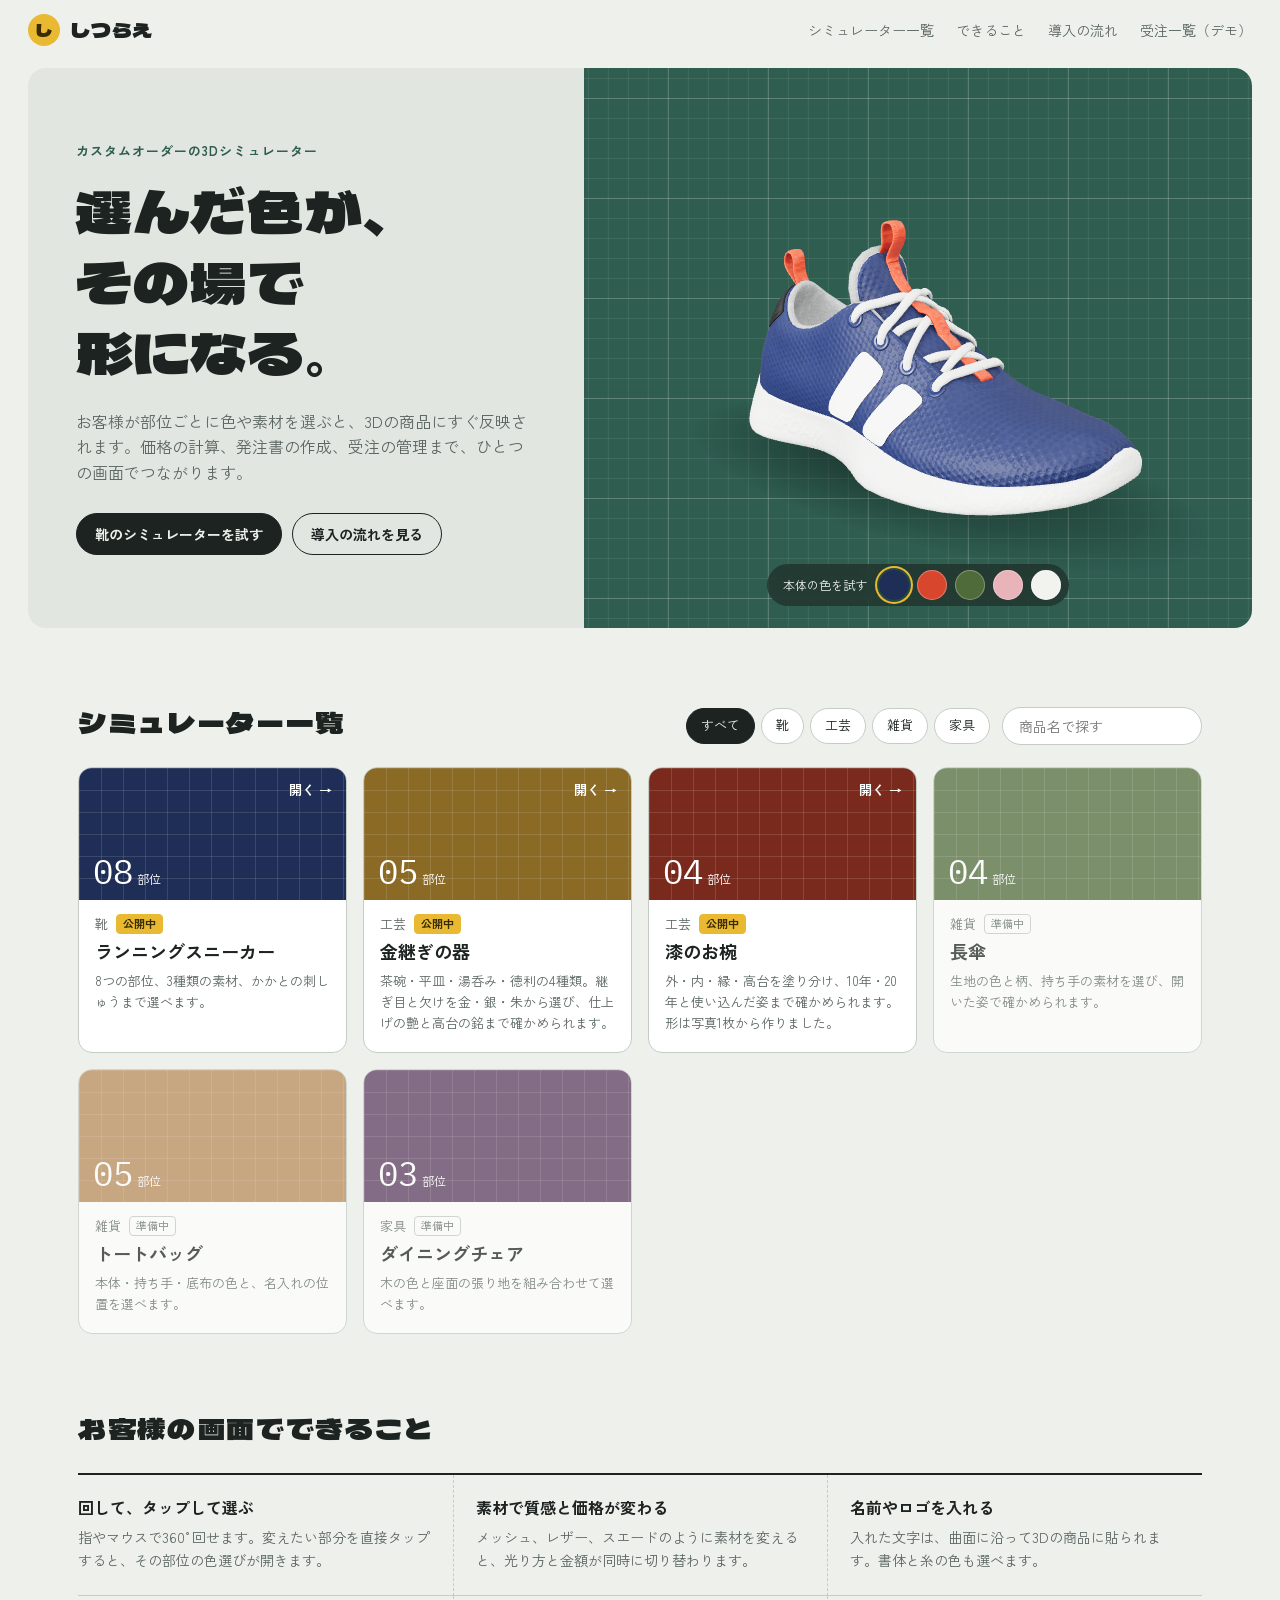
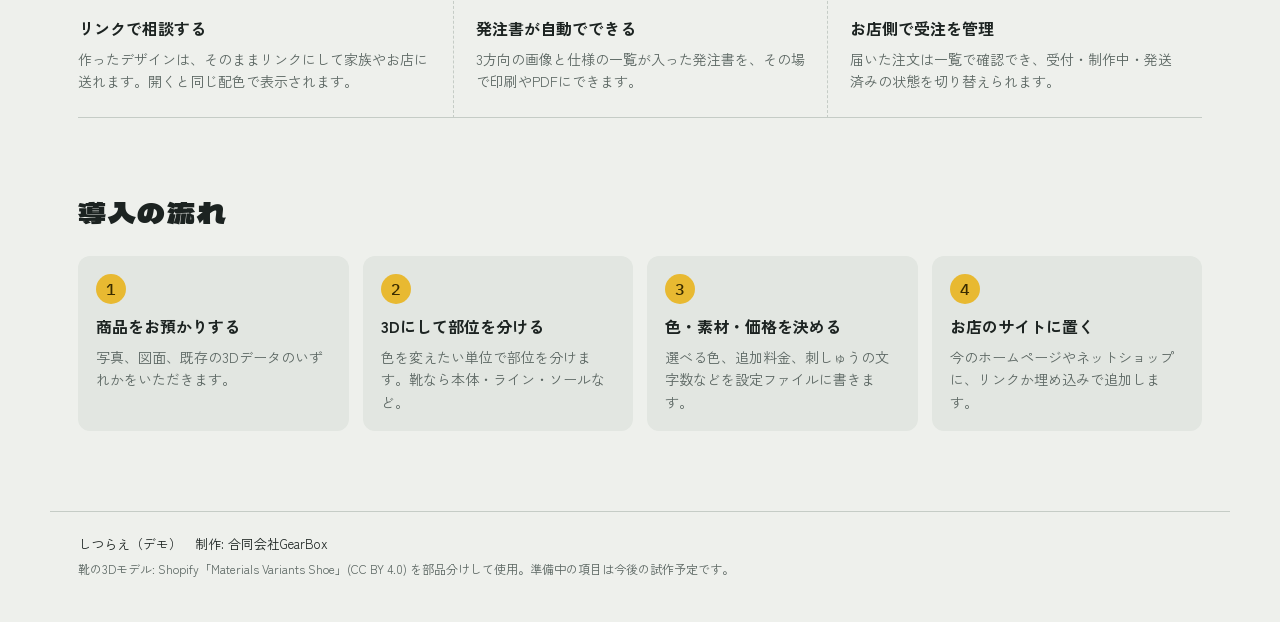
==== commit f09e8ebd: "漆のお椀（塗り分け・使い込んだ姿・蒔絵の名入れ）を追加。形は写真1枚から割り出した" ====
--- a/index.html
+++ b/index.html
@@ -93,6 +93,7 @@
 const ITEMS = [
   { id: 'shoe', name: 'ランニングスニーカー', cat: '靴', status: 'open', parts: 8, desc: '8つの部位、3種類の素材、かかとの刺しゅうまで選べます。', tone: '#1f2e57' },
   { id: 'kintsugi', name: '金継ぎの器', cat: '工芸', status: 'open', parts: 5, desc: '茶碗・平皿・湯呑み・徳利の4種類。継ぎ目と欠けを金・銀・朱から選び、仕上げの艶と高台の銘まで確かめられます。', tone: '#8a6a24' },
+  { id: 'urushi', name: '漆のお椀', cat: '工芸', status: 'open', parts: 4, desc: '外・内・縁・高台を塗り分け、10年・20年と使い込んだ姿まで確かめられます。形は写真1枚から作りました。', tone: '#7a2a1c' },
   { id: 'umbrella', name: '長傘', cat: '雑貨', status: 'soon', parts: 4, desc: '生地の色と柄、持ち手の素材を選び、開いた姿で確かめられます。', tone: '#4f6b3a' },
   { id: 'tote', name: 'トートバッグ', cat: '雑貨', status: 'soon', parts: 5, desc: '本体・持ち手・底布の色と、名入れの位置を選べます。', tone: '#b98a5a' },
   { id: 'chair', name: 'ダイニングチェア', cat: '家具', status: 'soon', parts: 3, desc: '木の色と座面の張り地を組み合わせて選べます。', tone: '#5b3a5e' },
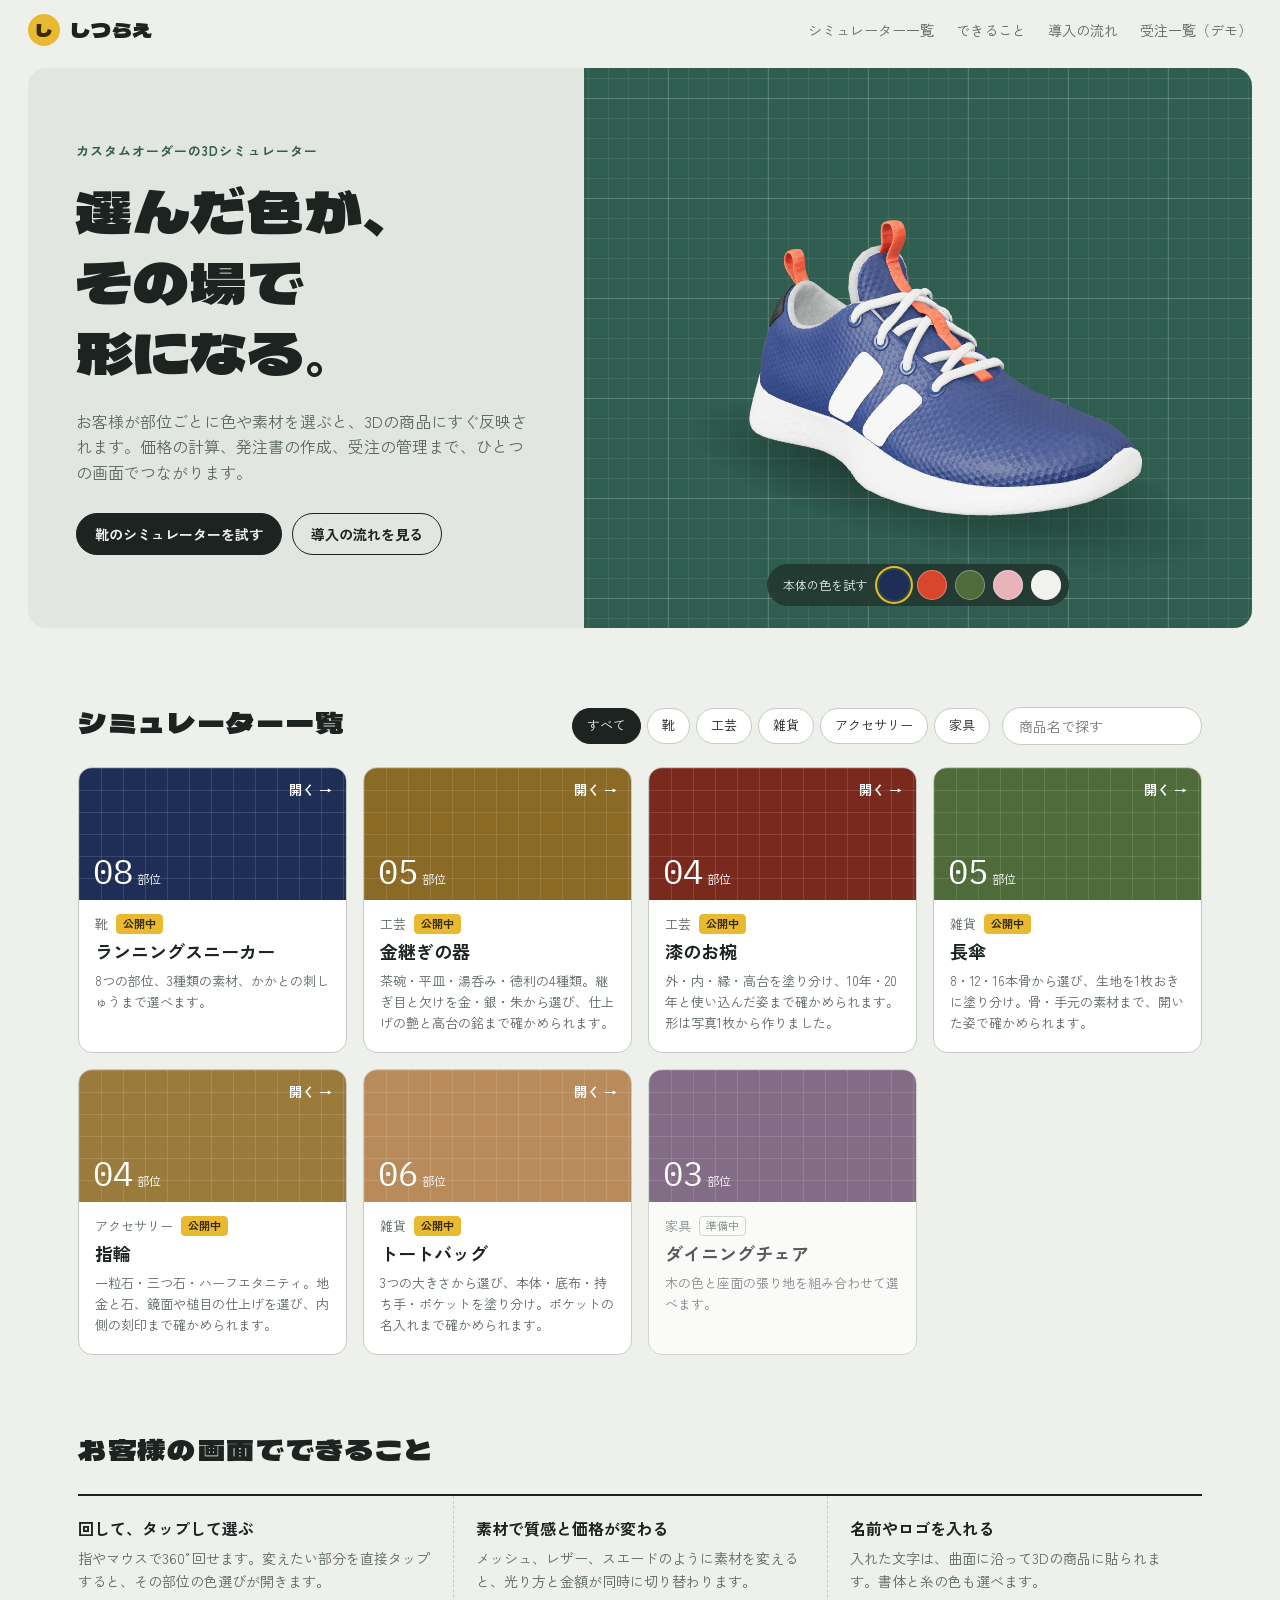
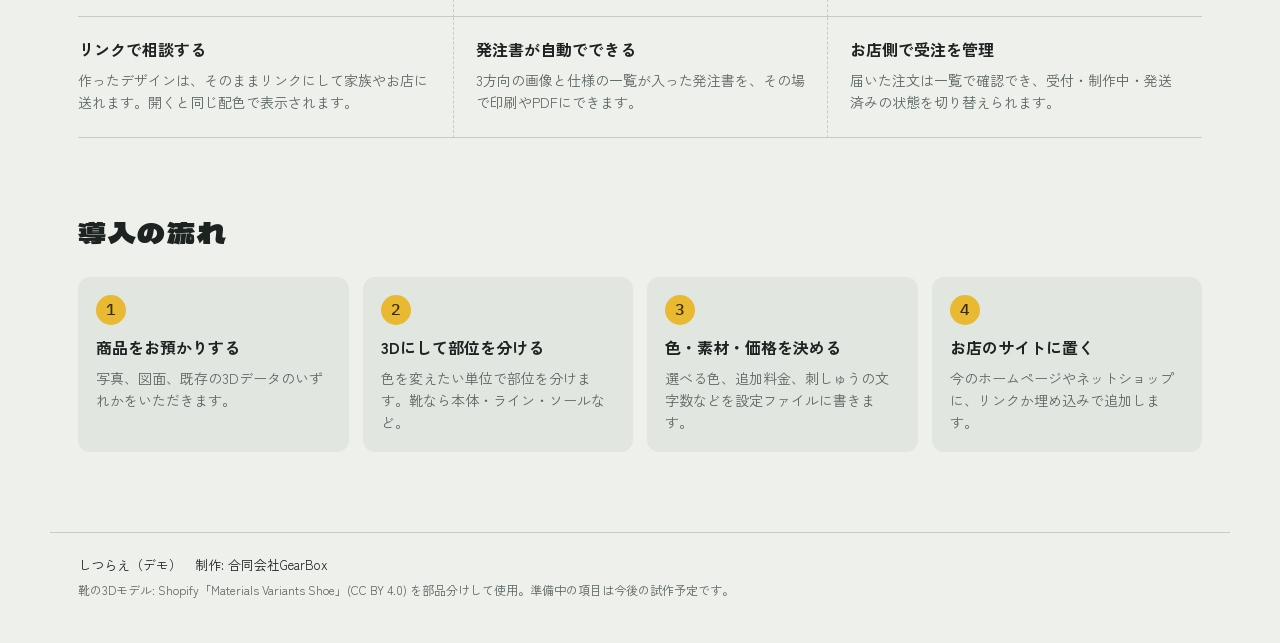
==== commit 383ec193: "傘・指輪・トートバッグのシミュレーターを追加" ====
--- a/index.html
+++ b/index.html
@@ -94,8 +94,9 @@
   { id: 'shoe', name: 'ランニングスニーカー', cat: '靴', status: 'open', parts: 8, desc: '8つの部位、3種類の素材、かかとの刺しゅうまで選べます。', tone: '#1f2e57' },
   { id: 'kintsugi', name: '金継ぎの器', cat: '工芸', status: 'open', parts: 5, desc: '茶碗・平皿・湯呑み・徳利の4種類。継ぎ目と欠けを金・銀・朱から選び、仕上げの艶と高台の銘まで確かめられます。', tone: '#8a6a24' },
   { id: 'urushi', name: '漆のお椀', cat: '工芸', status: 'open', parts: 4, desc: '外・内・縁・高台を塗り分け、10年・20年と使い込んだ姿まで確かめられます。形は写真1枚から作りました。', tone: '#7a2a1c' },
-  { id: 'umbrella', name: '長傘', cat: '雑貨', status: 'soon', parts: 4, desc: '生地の色と柄、持ち手の素材を選び、開いた姿で確かめられます。', tone: '#4f6b3a' },
-  { id: 'tote', name: 'トートバッグ', cat: '雑貨', status: 'soon', parts: 5, desc: '本体・持ち手・底布の色と、名入れの位置を選べます。', tone: '#b98a5a' },
+  { id: 'umbrella', name: '長傘', cat: '雑貨', status: 'open', parts: 5, desc: '8・12・16本骨から選び、生地を1枚おきに塗り分け。骨・手元の素材まで、開いた姿で確かめられます。', tone: '#4f6b3a' },
+  { id: 'ring', name: '指輪', cat: 'アクセサリー', status: 'open', parts: 4, desc: '一粒石・三つ石・ハーフエタニティ。地金と石、鏡面や槌目の仕上げを選び、内側の刻印まで確かめられます。', tone: '#9a7b3c' },
+  { id: 'tote', name: 'トートバッグ', cat: '雑貨', status: 'open', parts: 6, desc: '3つの大きさから選び、本体・底布・持ち手・ポケットを塗り分け。ポケットの名入れまで確かめられます。', tone: '#b98a5a' },
   { id: 'chair', name: 'ダイニングチェア', cat: '家具', status: 'soon', parts: 3, desc: '木の色と座面の張り地を組み合わせて選べます。', tone: '#5b3a5e' },
 ];
 const CATS = ['すべて', ...new Set(ITEMS.map(i => i.cat))];
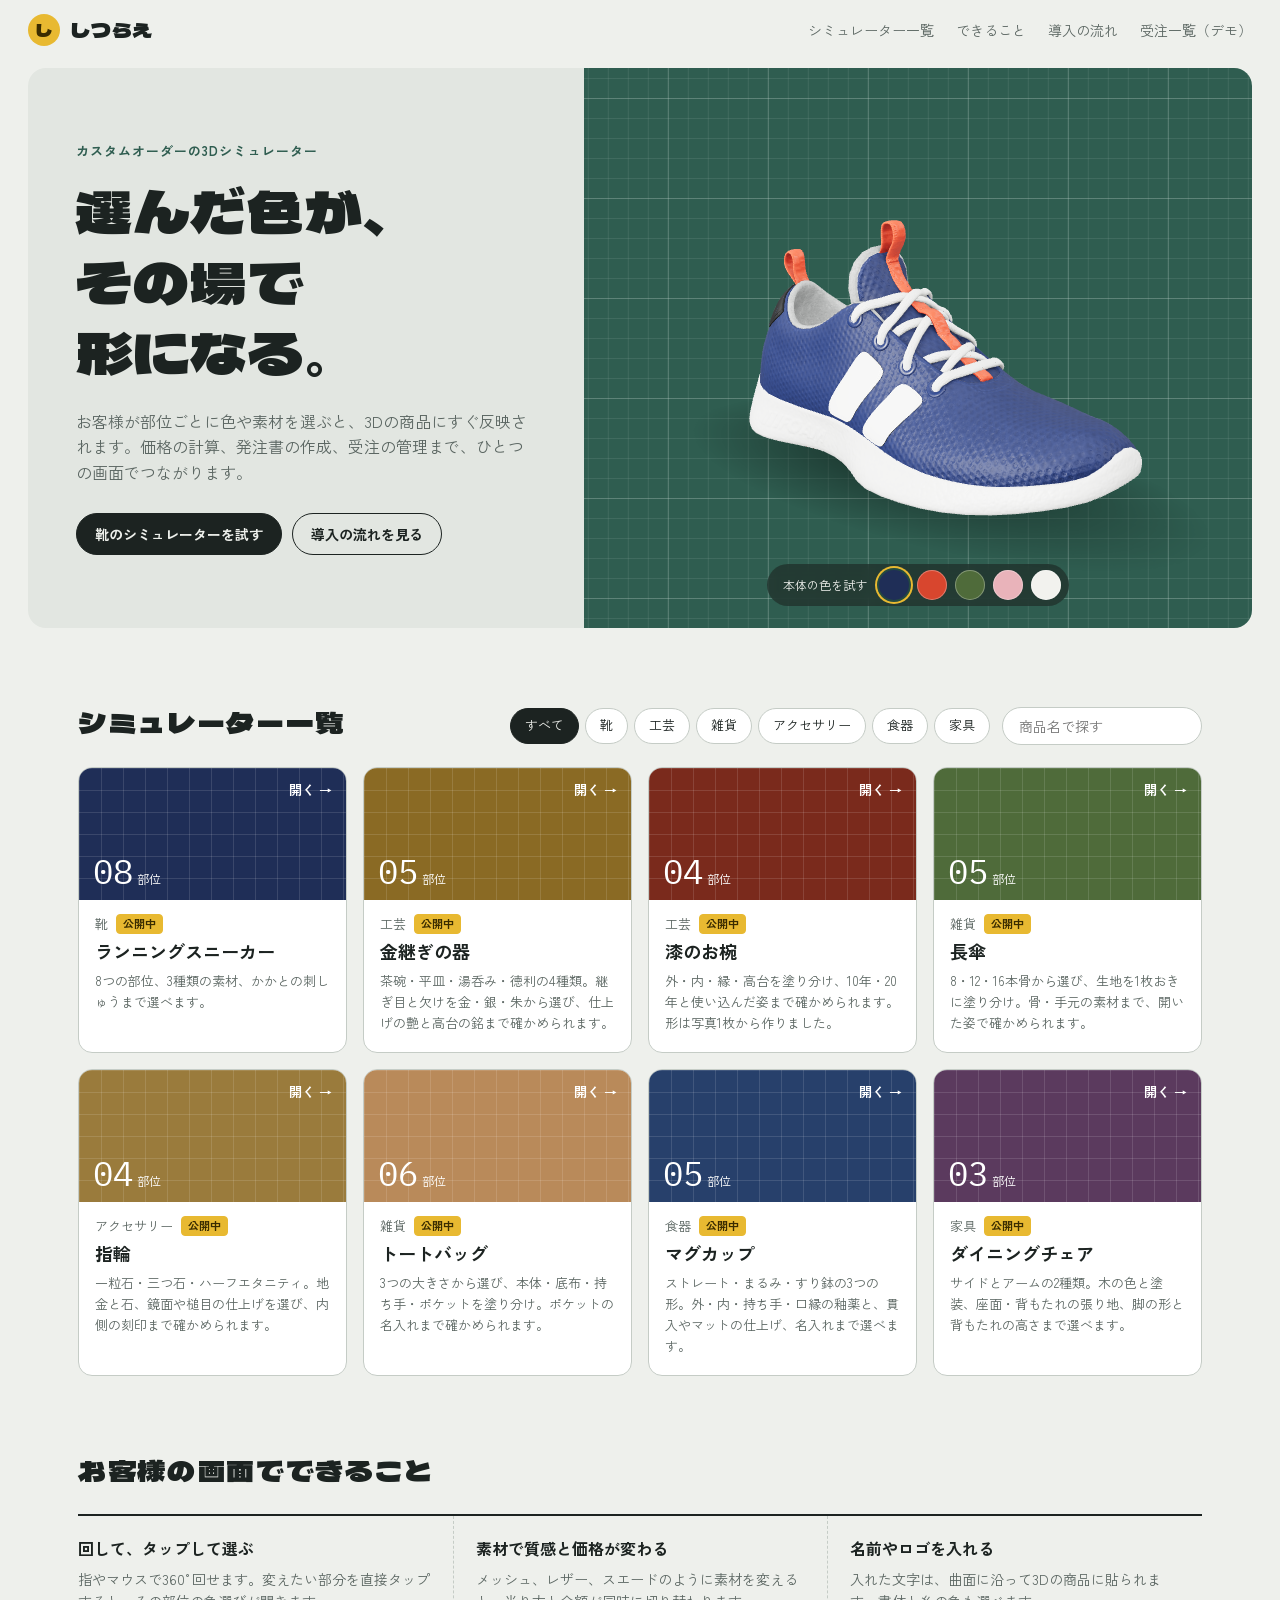
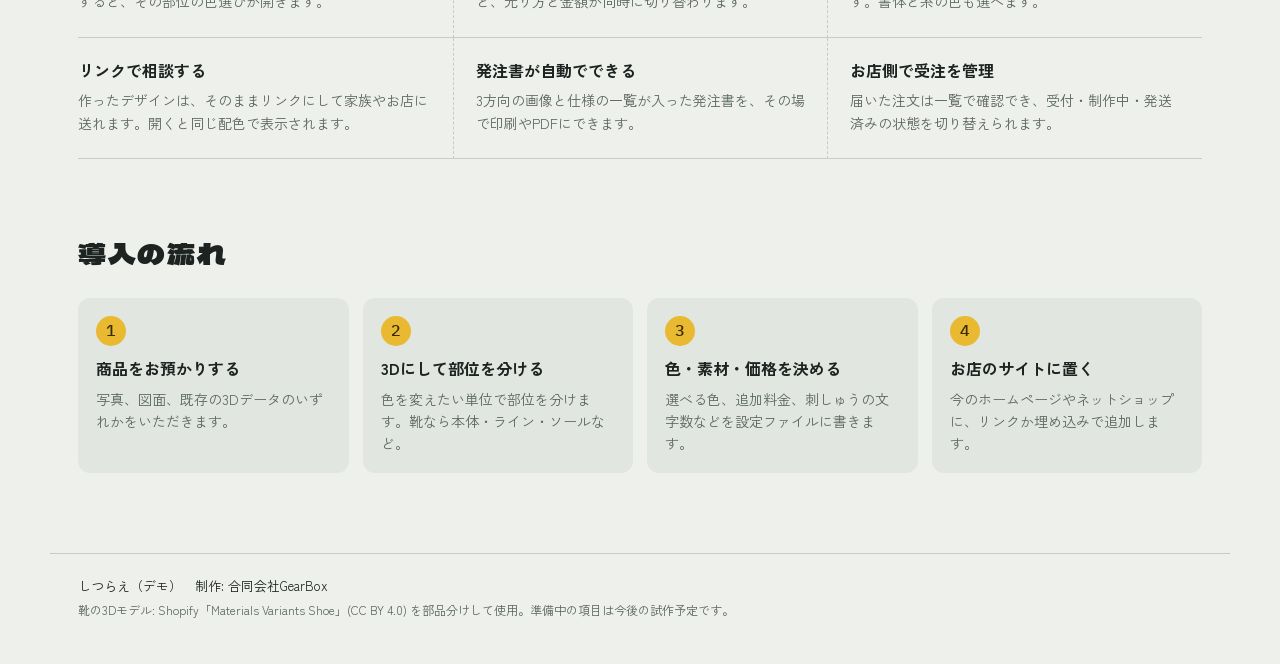
==== commit ccefc6ed: "形と仕様の選択肢（傘の柄・手元・閉じた姿、指輪の幅と石、トートのポケットと留め具）と、マグカップ・ダイニングチェアを追加" ====
--- a/index.html
+++ b/index.html
@@ -97,7 +97,8 @@
   { id: 'umbrella', name: '長傘', cat: '雑貨', status: 'open', parts: 5, desc: '8・12・16本骨から選び、生地を1枚おきに塗り分け。骨・手元の素材まで、開いた姿で確かめられます。', tone: '#4f6b3a' },
   { id: 'ring', name: '指輪', cat: 'アクセサリー', status: 'open', parts: 4, desc: '一粒石・三つ石・ハーフエタニティ。地金と石、鏡面や槌目の仕上げを選び、内側の刻印まで確かめられます。', tone: '#9a7b3c' },
   { id: 'tote', name: 'トートバッグ', cat: '雑貨', status: 'open', parts: 6, desc: '3つの大きさから選び、本体・底布・持ち手・ポケットを塗り分け。ポケットの名入れまで確かめられます。', tone: '#b98a5a' },
-  { id: 'chair', name: 'ダイニングチェア', cat: '家具', status: 'soon', parts: 3, desc: '木の色と座面の張り地を組み合わせて選べます。', tone: '#5b3a5e' },
+  { id: 'mug', name: 'マグカップ', cat: '食器', status: 'open', parts: 5, desc: 'ストレート・まるみ・すり鉢の3つの形。外・内・持ち手・口縁の釉薬と、貫入やマットの仕上げ、名入れまで選べます。', tone: '#27406b' },
+  { id: 'chair', name: 'ダイニングチェア', cat: '家具', status: 'open', parts: 3, desc: 'サイドとアームの2種類。木の色と塗装、座面・背もたれの張り地、脚の形と背もたれの高さまで選べます。', tone: '#5b3a5e' },
 ];
 const CATS = ['すべて', ...new Set(ITEMS.map(i => i.cat))];
 let cat = 'すべて';
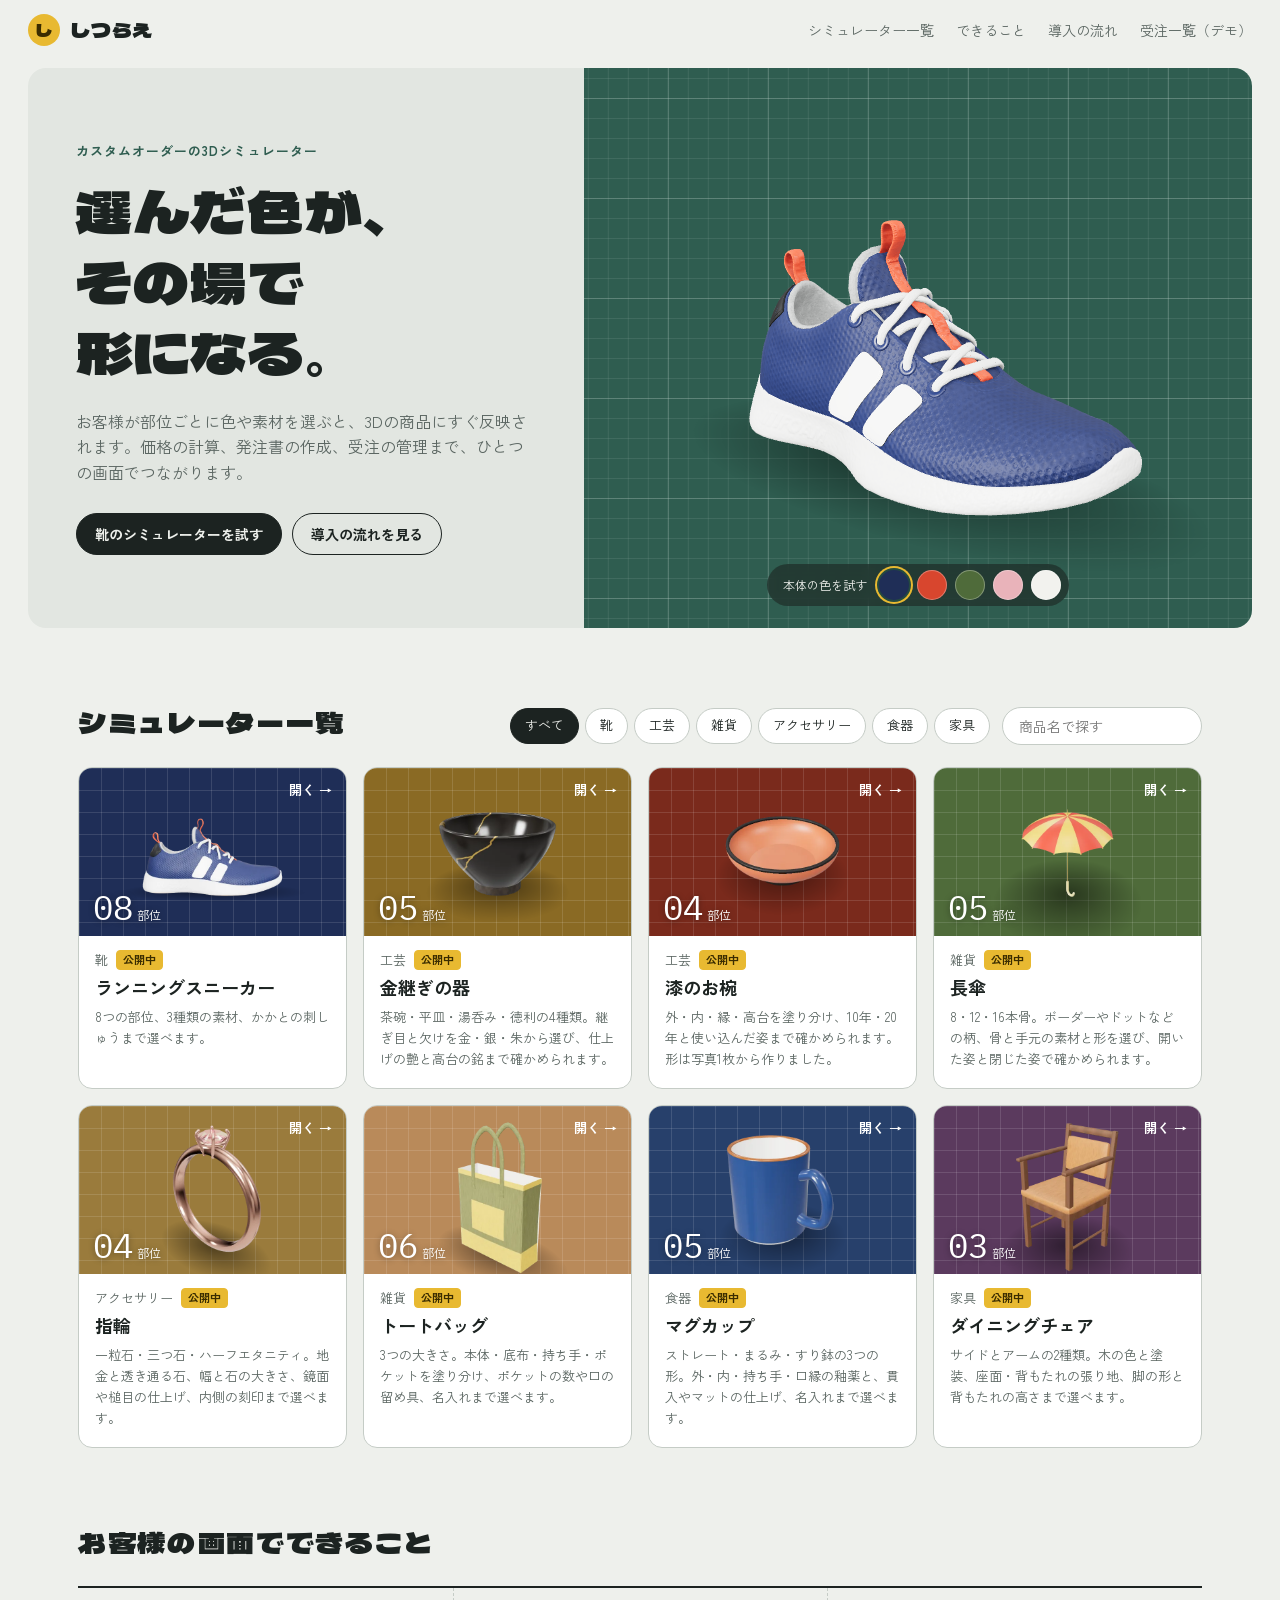
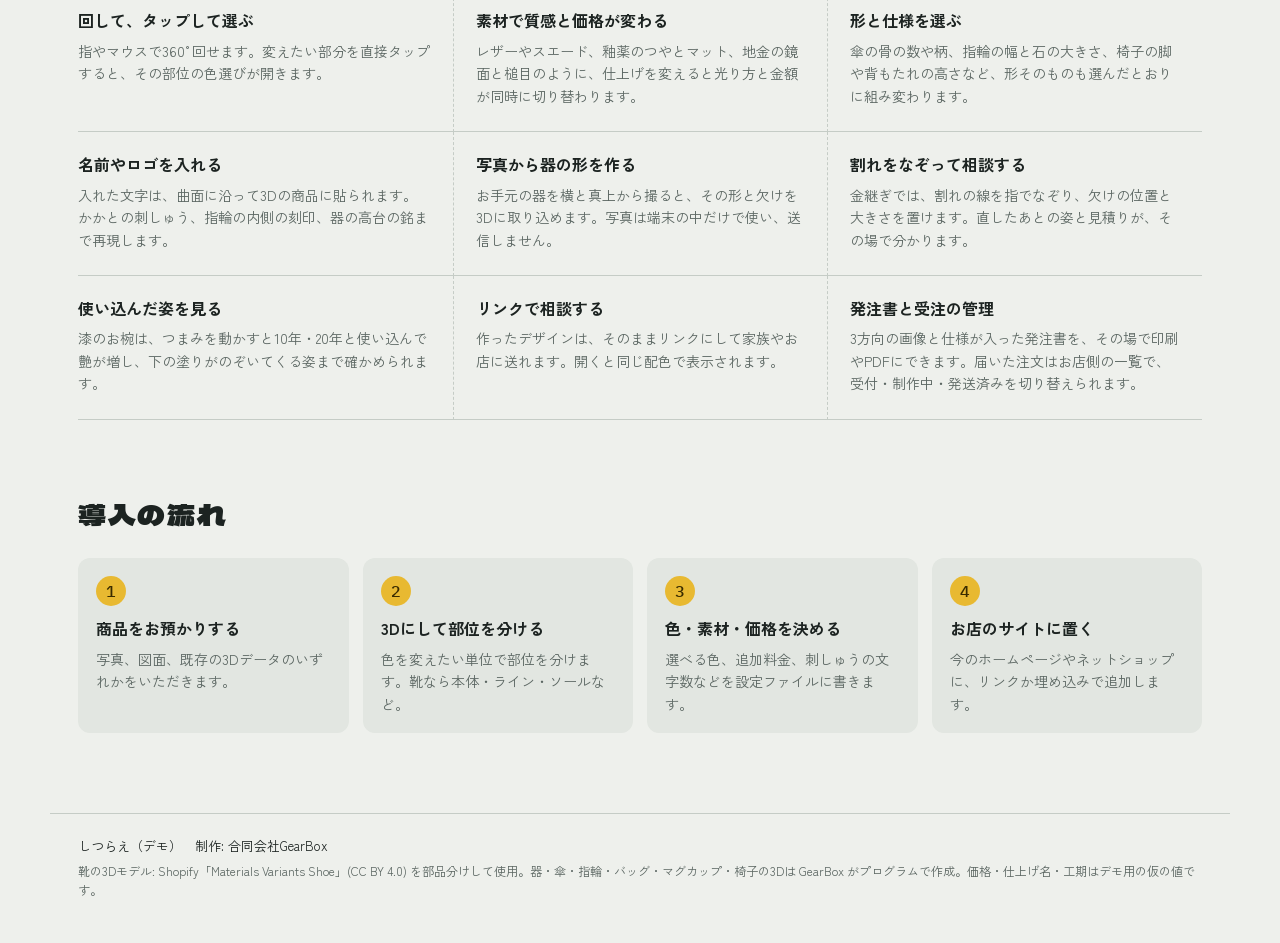
==== commit a9d833f0: "トップページ: 一覧に商品の画像を載せ、できることと説明文を今の機能に合わせる" ====
--- a/index.html
+++ b/index.html
@@ -63,11 +63,14 @@
     <h2>お客様の画面でできること</h2>
     <ul class="feat-list">
       <li><h3>回して、タップして選ぶ</h3><p>指やマウスで360°回せます。変えたい部分を直接タップすると、その部位の色選びが開きます。</p></li>
-      <li><h3>素材で質感と価格が変わる</h3><p>メッシュ、レザー、スエードのように素材を変えると、光り方と金額が同時に切り替わります。</p></li>
-      <li><h3>名前やロゴを入れる</h3><p>入れた文字は、曲面に沿って3Dの商品に貼られます。書体と糸の色も選べます。</p></li>
+      <li><h3>素材で質感と価格が変わる</h3><p>レザーやスエード、釉薬のつやとマット、地金の鏡面と槌目のように、仕上げを変えると光り方と金額が同時に切り替わります。</p></li>
+      <li><h3>形と仕様を選ぶ</h3><p>傘の骨の数や柄、指輪の幅と石の大きさ、椅子の脚や背もたれの高さなど、形そのものも選んだとおりに組み変わります。</p></li>
+      <li><h3>名前やロゴを入れる</h3><p>入れた文字は、曲面に沿って3Dの商品に貼られます。かかとの刺しゅう、指輪の内側の刻印、器の高台の銘まで再現します。</p></li>
+      <li><h3>写真から器の形を作る</h3><p>お手元の器を横と真上から撮ると、その形と欠けを3Dに取り込めます。写真は端末の中だけで使い、送信しません。</p></li>
+      <li><h3>割れをなぞって相談する</h3><p>金継ぎでは、割れの線を指でなぞり、欠けの位置と大きさを置けます。直したあとの姿と見積りが、その場で分かります。</p></li>
+      <li><h3>使い込んだ姿を見る</h3><p>漆のお椀は、つまみを動かすと10年・20年と使い込んで艶が増し、下の塗りがのぞいてくる姿まで確かめられます。</p></li>
       <li><h3>リンクで相談する</h3><p>作ったデザインは、そのままリンクにして家族やお店に送れます。開くと同じ配色で表示されます。</p></li>
-      <li><h3>発注書が自動でできる</h3><p>3方向の画像と仕様の一覧が入った発注書を、その場で印刷やPDFにできます。</p></li>
-      <li><h3>お店側で受注を管理</h3><p>届いた注文は一覧で確認でき、受付・制作中・発送済みの状態を切り替えられます。</p></li>
+      <li><h3>発注書と受注の管理</h3><p>3方向の画像と仕様が入った発注書を、その場で印刷やPDFにできます。届いた注文はお店側の一覧で、受付・制作中・発送済みを切り替えられます。</p></li>
     </ul>
   </section>
 
@@ -84,7 +87,7 @@
 
 <footer class="tfoot">
   <p>しつらえ（デモ）　制作: 合同会社GearBox</p>
-  <p class="note">靴の3Dモデル: Shopify「Materials Variants Shoe」(CC BY 4.0) を部品分けして使用。準備中の項目は今後の試作予定です。</p>
+  <p class="note">靴の3Dモデル: Shopify「Materials Variants Shoe」(CC BY 4.0) を部品分けして使用。器・傘・指輪・バッグ・マグカップ・椅子の3Dは GearBox がプログラムで作成。価格・仕上げ名・工期はデモ用の仮の値です。</p>
 </footer>
 
 <script type="module">
@@ -94,9 +97,9 @@
   { id: 'shoe', name: 'ランニングスニーカー', cat: '靴', status: 'open', parts: 8, desc: '8つの部位、3種類の素材、かかとの刺しゅうまで選べます。', tone: '#1f2e57' },
   { id: 'kintsugi', name: '金継ぎの器', cat: '工芸', status: 'open', parts: 5, desc: '茶碗・平皿・湯呑み・徳利の4種類。継ぎ目と欠けを金・銀・朱から選び、仕上げの艶と高台の銘まで確かめられます。', tone: '#8a6a24' },
   { id: 'urushi', name: '漆のお椀', cat: '工芸', status: 'open', parts: 4, desc: '外・内・縁・高台を塗り分け、10年・20年と使い込んだ姿まで確かめられます。形は写真1枚から作りました。', tone: '#7a2a1c' },
-  { id: 'umbrella', name: '長傘', cat: '雑貨', status: 'open', parts: 5, desc: '8・12・16本骨から選び、生地を1枚おきに塗り分け。骨・手元の素材まで、開いた姿で確かめられます。', tone: '#4f6b3a' },
-  { id: 'ring', name: '指輪', cat: 'アクセサリー', status: 'open', parts: 4, desc: '一粒石・三つ石・ハーフエタニティ。地金と石、鏡面や槌目の仕上げを選び、内側の刻印まで確かめられます。', tone: '#9a7b3c' },
-  { id: 'tote', name: 'トートバッグ', cat: '雑貨', status: 'open', parts: 6, desc: '3つの大きさから選び、本体・底布・持ち手・ポケットを塗り分け。ポケットの名入れまで確かめられます。', tone: '#b98a5a' },
+  { id: 'umbrella', name: '長傘', cat: '雑貨', status: 'open', parts: 5, desc: '8・12・16本骨。ボーダーやドットなどの柄、骨と手元の素材と形を選び、開いた姿と閉じた姿で確かめられます。', tone: '#4f6b3a' },
+  { id: 'ring', name: '指輪', cat: 'アクセサリー', status: 'open', parts: 4, desc: '一粒石・三つ石・ハーフエタニティ。地金と透き通る石、幅と石の大きさ、鏡面や槌目の仕上げ、内側の刻印まで選べます。', tone: '#9a7b3c' },
+  { id: 'tote', name: 'トートバッグ', cat: '雑貨', status: 'open', parts: 6, desc: '3つの大きさ。本体・底布・持ち手・ポケットを塗り分け、ポケットの数や口の留め具、名入れまで選べます。', tone: '#b98a5a' },
   { id: 'mug', name: 'マグカップ', cat: '食器', status: 'open', parts: 5, desc: 'ストレート・まるみ・すり鉢の3つの形。外・内・持ち手・口縁の釉薬と、貫入やマットの仕上げ、名入れまで選べます。', tone: '#27406b' },
   { id: 'chair', name: 'ダイニングチェア', cat: '家具', status: 'open', parts: 3, desc: 'サイドとアームの2種類。木の色と塗装、座面・背もたれの張り地、脚の形と背もたれの高さまで選べます。', tone: '#5b3a5e' },
 ];
@@ -117,7 +120,10 @@
     const open = i.status === 'open';
     const tag = open ? '<span class="tag open">公開中</span>' : '<span class="tag">準備中</span>';
     const inner = `
-      <div class="card-swatch" style="--tone:${i.tone}"><span class="mono">${String(i.parts).padStart(2, '0')}<small>部位</small></span></div>
+      <div class="card-swatch" style="--tone:${i.tone}">
+        ${open ? `<img src="assets/thumbs/${esc(i.id)}.webp" alt="" loading="lazy" width="720" height="480">` : ''}
+        <span class="mono">${String(i.parts).padStart(2, '0')}<small>部位</small></span>
+      </div>
       <div class="card-body">
         <p class="card-cat">${esc(i.cat)} ${tag}</p>
         <h3>${esc(i.name)}</h3>
--- a/css/top.css
+++ b/css/top.css
@@ -68,7 +68,10 @@
   background-image: linear-gradient(rgba(255,255,255,.12) 1px, transparent 1px), linear-gradient(90deg, rgba(255,255,255,.12) 1px, transparent 1px);
   background-size: 22px 22px; display: flex; align-items: end; padding: 12px 14px; color: #fff;
 }
-.card-swatch span { font-size: 34px; line-height: 1; }
+.card-swatch { position: relative; height: 168px; }
+.card-swatch img { position: absolute; inset: 6px 10px 0; width: calc(100% - 20px); height: calc(100% - 6px); object-fit: contain; transition: transform .3s; }
+a.card:hover .card-swatch img { transform: scale(1.05); }
+.card-swatch span { position: relative; font-size: 34px; line-height: 1; text-shadow: 0 1px 6px rgba(0,0,0,.35); }
 .card-swatch small { font-size: 12px; margin-left: 4px; font-family: var(--font-body); }
 .card-body { padding: 14px 16px 18px; }
 .card-body h3 { margin: 2px 0 6px; font-size: 18px; }
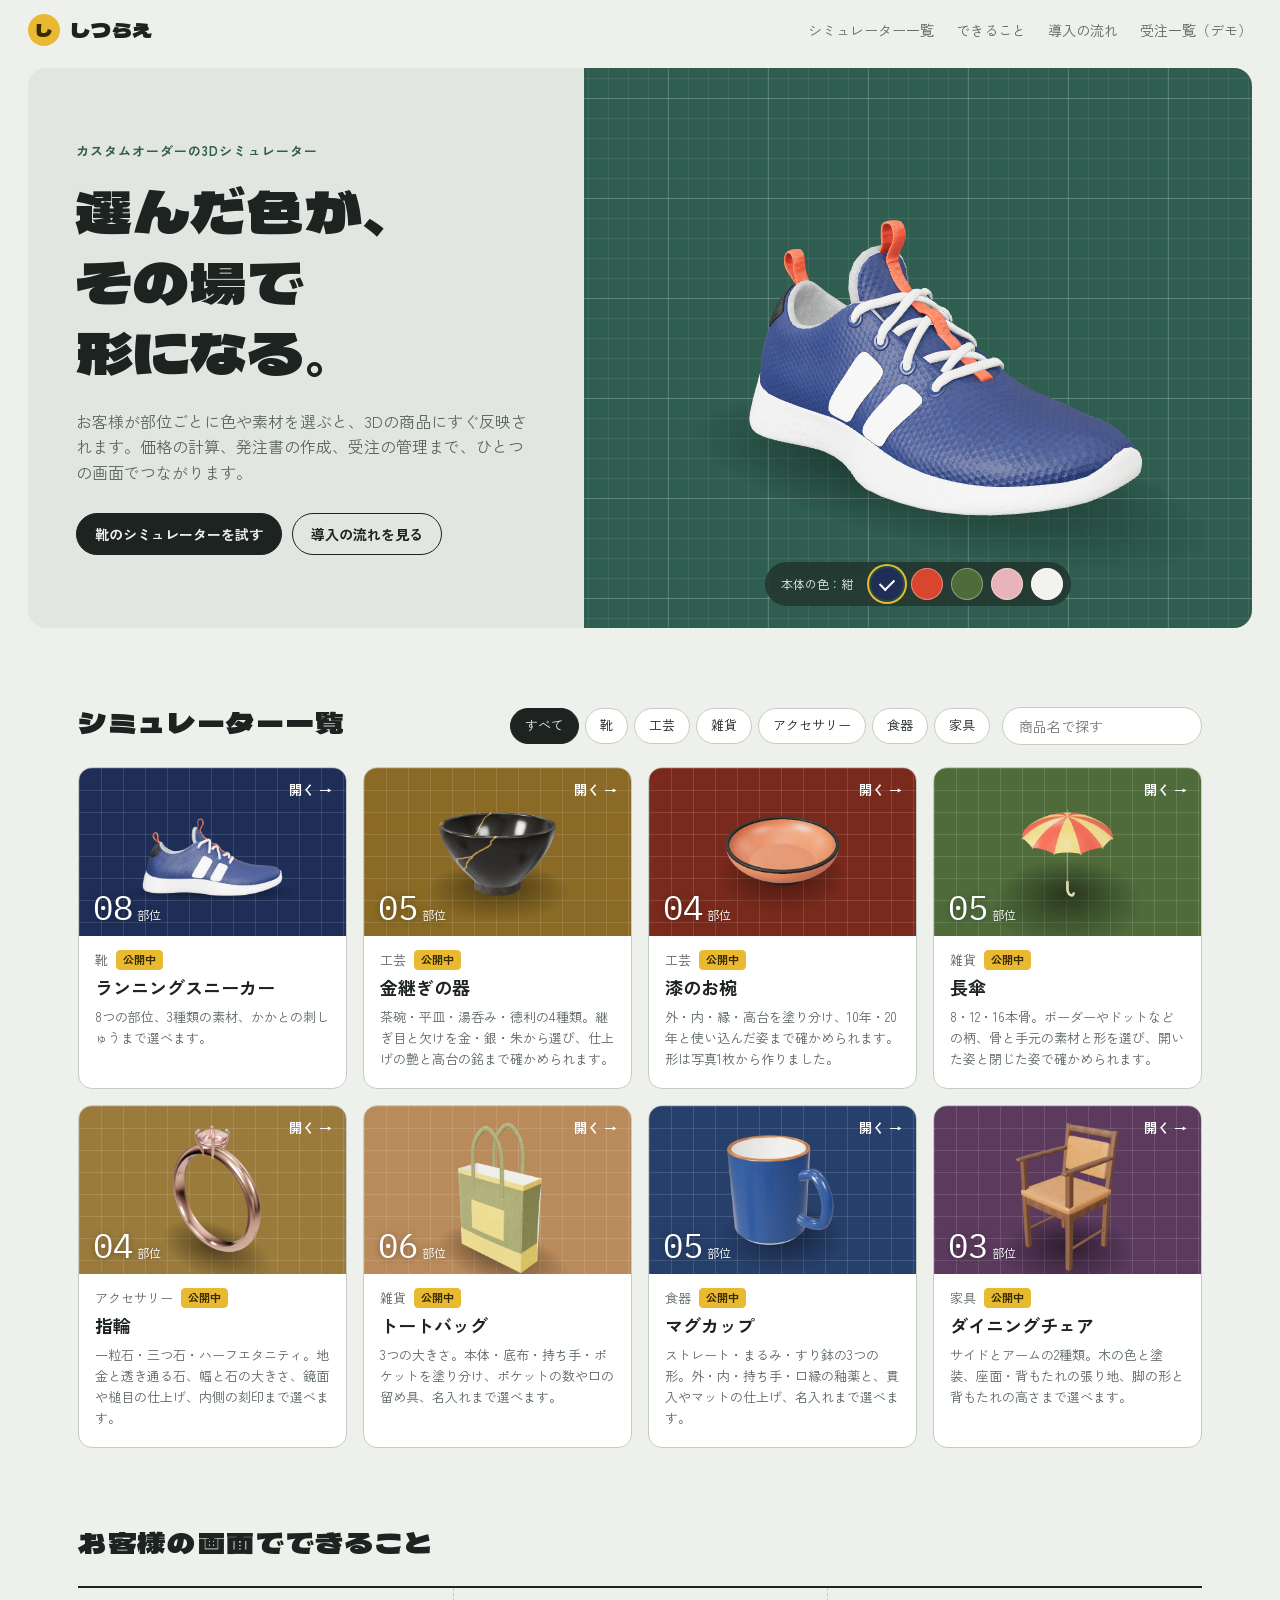
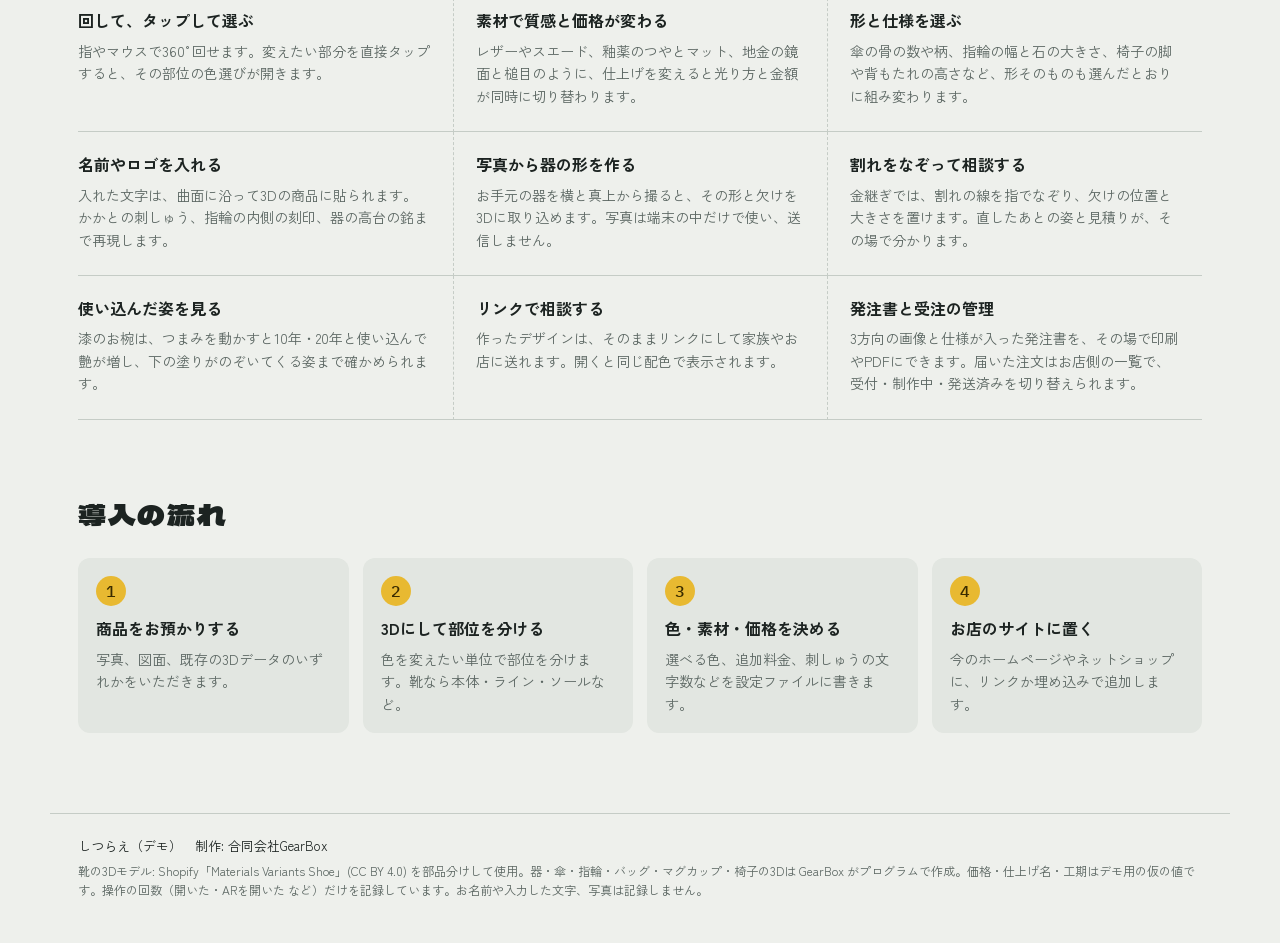
==== commit 303a491e: "トップの色の●を押せるよう修正、操作の回数の記録（計測）を追加" ====
--- a/index.html
+++ b/index.html
@@ -5,6 +5,15 @@
 <meta name="viewport" content="width=device-width, initial-scale=1">
 <title>しつらえ｜カスタムオーダーの3Dシミュレーター</title>
 <meta name="description" content="色や素材を選ぶと、その場で3Dに反映。価格の計算から発注書まで出せる、カスタムオーダー用のシミュレーターです。">
+<meta property="og:type" content="website">
+<meta property="og:site_name" content="しつらえ">
+<meta property="og:title" content="しつらえ｜カスタムオーダーの3Dシミュレーター">
+<meta property="og:description" content="靴・器・漆・傘・指輪・バッグ・マグ・椅子。色や素材を選ぶと、その場で3Dに反映。ARで実物大にも置けます。">
+<meta property="og:url" content="https://gearbox00.github.io/shitsurae/">
+<meta property="og:image" content="https://gearbox00.github.io/shitsurae/assets/og/top.jpg">
+<meta property="og:image:width" content="1200">
+<meta property="og:image:height" content="630">
+<meta name="twitter:card" content="summary_large_image">
 <link rel="preconnect" href="https://fonts.googleapis.com">
 <link rel="preconnect" href="https://fonts.gstatic.com" crossorigin>
 <link href="https://fonts.googleapis.com/css2?family=Dela+Gothic+One&family=IBM+Plex+Mono:wght@400;500&family=Zen+Kaku+Gothic+New:wght@400;500;700&display=swap" rel="stylesheet">
@@ -37,12 +46,12 @@
     <figure class="hero-stage" id="heroStage">
       <div class="hero-loading" id="heroLoading">3Dモデルを読み込んでいます</div>
       <figcaption class="hero-swatches" role="group" aria-label="本体の色を試す">
-        <span>本体の色を試す</span>
+        <span id="heroColorName">本体の色：紺</span>
         <button type="button" data-hex="#1f2e57" aria-label="紺" style="--c:#1f2e57" aria-pressed="true"></button>
         <button type="button" data-hex="#d8462e" aria-label="朱" style="--c:#d8462e"></button>
         <button type="button" data-hex="#4f6b3a" aria-label="苔" style="--c:#4f6b3a"></button>
-        <button type="button" data-hex="#e9b3ba" aria-label="桜" style="--c:#e9b3ba"></button>
-        <button type="button" data-hex="#f2f2ee" aria-label="雪" style="--c:#f2f2ee"></button>
+        <button type="button" data-hex="#e9b3ba" aria-label="桜" style="--c:#e9b3ba" class="light"></button>
+        <button type="button" data-hex="#f2f2ee" aria-label="雪" style="--c:#f2f2ee" class="light"></button>
       </figcaption>
     </figure>
   </section>
@@ -87,11 +96,13 @@
 
 <footer class="tfoot">
   <p>しつらえ（デモ）　制作: 合同会社GearBox</p>
-  <p class="note">靴の3Dモデル: Shopify「Materials Variants Shoe」(CC BY 4.0) を部品分けして使用。器・傘・指輪・バッグ・マグカップ・椅子の3Dは GearBox がプログラムで作成。価格・仕上げ名・工期はデモ用の仮の値です。</p>
+  <p class="note">靴の3Dモデル: Shopify「Materials Variants Shoe」(CC BY 4.0) を部品分けして使用。器・傘・指輪・バッグ・マグカップ・椅子の3Dは GearBox がプログラムで作成。価格・仕上げ名・工期はデモ用の仮の値です。操作の回数（開いた・ARを開いた など）だけを記録しています。お名前や入力した文字、写真は記録しません。</p>
 </footer>
 
 <script type="module">
 import { Viewer } from './js/viewer.js';
+import { track } from './js/track.js';
+track('view', 'top');
 
 const ITEMS = [
   { id: 'shoe', name: 'ランニングスニーカー', cat: '靴', status: 'open', parts: 8, desc: '8つの部位、3種類の素材、かかとの刺しゅうまで選べます。', tone: '#1f2e57' },
@@ -156,6 +167,7 @@
     document.querySelectorAll('.hero-swatches button').forEach(b => b.addEventListener('click', () => {
       v.setPart(0, b.dataset.hex);
       document.querySelectorAll('.hero-swatches button').forEach(x => x.setAttribute('aria-pressed', x === b));
+      $('heroColorName').textContent = `本体の色：${b.getAttribute('aria-label')}`;
     }));
   } catch (e) {
     console.error(e);
--- a/css/top.css
+++ b/css/top.css
@@ -32,17 +32,26 @@
 .hero-stage canvas { position: absolute; inset: 0; width: 100%; height: 100%; display: block; cursor: grab; touch-action: pan-y; }
 .hero-loading { position: absolute; inset: 0; display: grid; place-items: center; color: var(--paper); font-weight: 700; padding: 20px; text-align: center; }
 .hero-swatches {
-  position: absolute; left: 50%; bottom: 22px; transform: translateX(-50%);
+  /* 3Dの描画面（canvas）より手前に出す。出さないと描画面がクリックを受け取り、●が押せない */
+  position: absolute; z-index: 3; left: 50%; bottom: 22px; transform: translateX(-50%);
   display: flex; align-items: center; gap: 8px; padding: 6px 8px 6px 16px;
   background: rgba(28, 35, 33, .6); backdrop-filter: blur(6px); border-radius: 999px; color: var(--paper); font-size: 12px;
   white-space: nowrap;
 }
-.hero-swatches span { margin-right: 4px; }
+.hero-swatches span { margin-right: 4px; min-width: 6.5em; }
 .hero-swatches button {
-  width: 30px; height: 30px; border-radius: 50%; border: 0; background: var(--c); cursor: pointer;
-  box-shadow: inset 0 0 0 1px rgba(255,255,255,.3);
+  position: relative; width: 32px; height: 32px; border-radius: 50%; border: 0; background: var(--c); cursor: pointer;
+  box-shadow: inset 0 0 0 1px rgba(255,255,255,.35); transition: transform .15s;
 }
+.hero-swatches button:hover { transform: scale(1.15); }
+.hero-swatches button:focus-visible { outline: 2px solid var(--chalk); outline-offset: 3px; }
 .hero-swatches button[aria-pressed="true"] { box-shadow: 0 0 0 2px var(--mat-deep), 0 0 0 4px var(--chalk); }
+/* 選んでいる色には✓を出す（明るい色の上では暗い✓） */
+.hero-swatches button[aria-pressed="true"]::after {
+  content: ''; position: absolute; left: 50%; top: 46%; width: 7px; height: 12px;
+  border: solid #fff; border-width: 0 2.5px 2.5px 0; transform: translate(-50%, -50%) rotate(45deg);
+}
+.hero-swatches button.light[aria-pressed="true"]::after { border-color: #1c2321; }
 
 .gallery, .features, .flow { max-width: 1180px; margin: 0 auto; padding: 72px 28px 0; }
 .sec-head { display: flex; justify-content: space-between; align-items: end; gap: 20px; flex-wrap: wrap; margin-bottom: 22px; }
